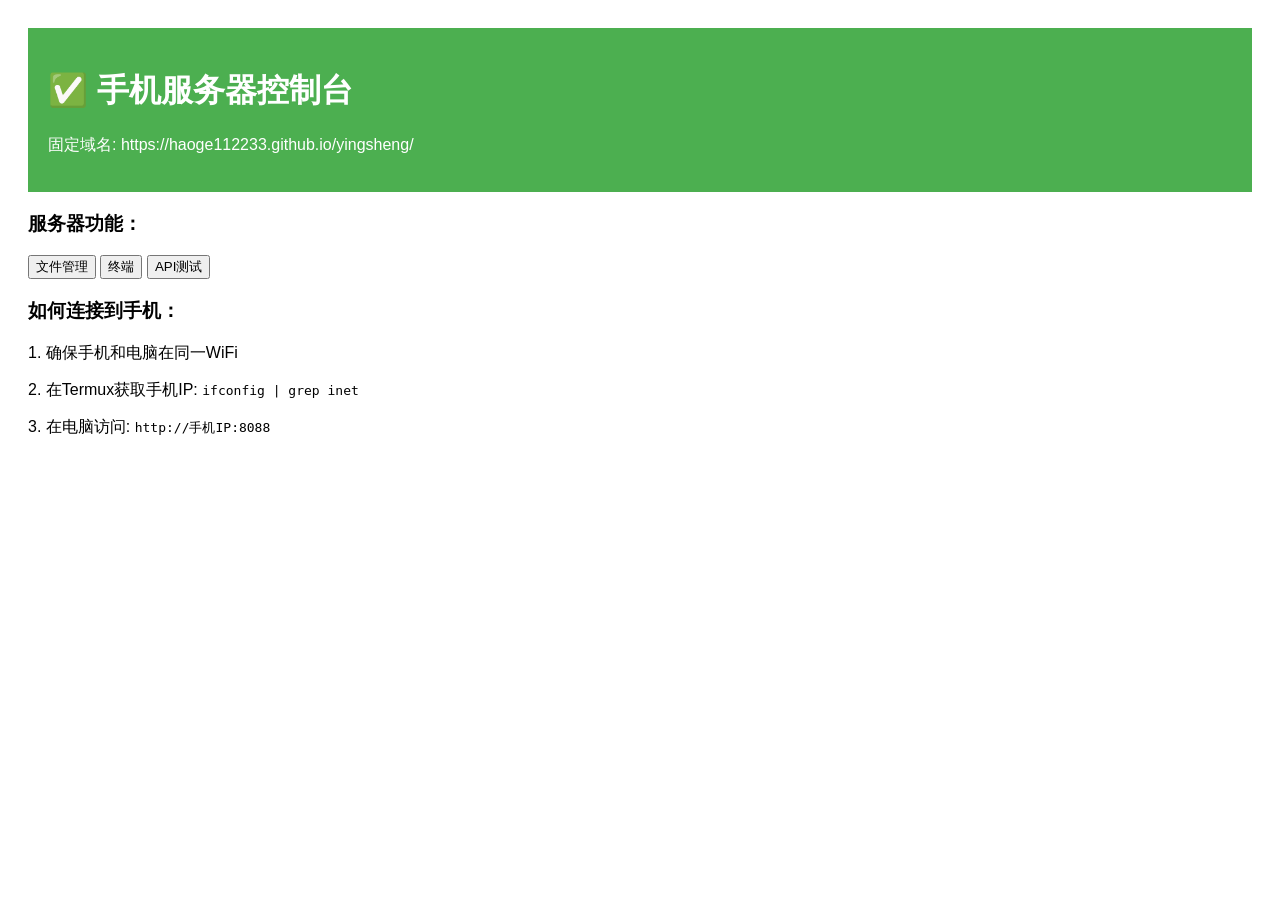
==== index.html @ 0d52d0db "文件.html" ====
<!DOCTYPE html>
<html>
<head>
    <title>📱 手机服务器控制台</title>
    <style>
        body { font-family: Arial; padding: 20px; }
        .status { background: #4CAF50; color: white; padding: 20px; }
    </style>
</head>
<body>
    <div class="status">
        <h1>✅ 手机服务器控制台</h1>
        <p>固定域名: https://haoge112233.github.io/yingsheng/</p>
    </div>
    
    <h3>服务器功能：</h3>
    <button onclick="alert('功能1')">文件管理</button>
    <button onclick="alert('功能2')">终端</button>
    <button onclick="alert('功能3')">API测试</button>
    
    <h3>如何连接到手机：</h3>
    <p>1. 确保手机和电脑在同一WiFi</p>
    <p>2. 在Termux获取手机IP: <code>ifconfig | grep inet</code></p>
    <p>3. 在电脑访问: <code>http://手机IP:8088</code></p>
</body>
        </html>
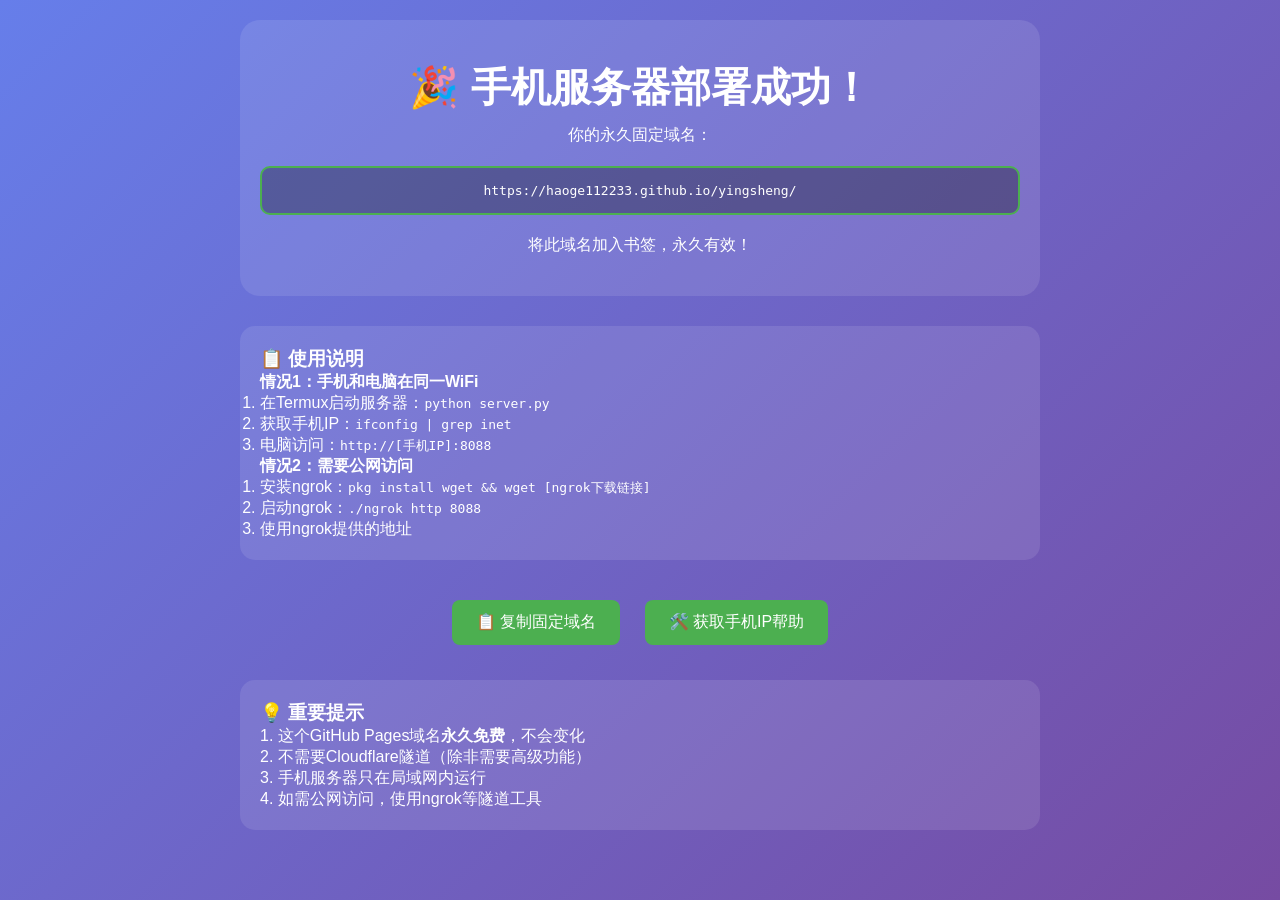
==== commit 47262d50: "index.html" ====
--- a/index.html
+++ b/index.html
@@ -1,26 +1,117 @@
 <!DOCTYPE html>
-<html>
+<html lang="zh-CN">
 <head>
+    <meta charset="utf-8">
+    <meta name="viewport" content="width=device-width, initial-scale=1.0">
     <title>📱 手机服务器控制台</title>
     <style>
-        body { font-family: Arial; padding: 20px; }
-        .status { background: #4CAF50; color: white; padding: 20px; }
+        * { margin: 0; padding: 0; box-sizing: border-box; }
+        body { 
+            font-family: -apple-system, BlinkMacSystemFont, 'Segoe UI', sans-serif; 
+            background: linear-gradient(135deg, #667eea 0%, #764ba2 100%);
+            color: white;
+            min-height: 100vh;
+            padding: 20px;
+        }
+        .container { max-width: 800px; margin: 0 auto; }
+        .header { 
+            text-align: center; 
+            padding: 40px 20px; 
+            background: rgba(255,255,255,0.1);
+            border-radius: 20px;
+            margin-bottom: 30px;
+        }
+        h1 { font-size: 2.5rem; margin-bottom: 10px; }
+        .domain-box { 
+            background: rgba(0,0,0,0.3); 
+            padding: 15px; 
+            border-radius: 10px; 
+            margin: 20px 0;
+            font-family: monospace;
+            border: 2px solid #4CAF50;
+        }
+        .btn { 
+            background: #4CAF50; 
+            color: white; 
+            border: none; 
+            padding: 12px 24px; 
+            border-radius: 8px; 
+            font-size: 16px; 
+            cursor: pointer; 
+            margin: 10px;
+        }
+        .instructions { 
+            background: rgba(255,255,255,0.1); 
+            padding: 20px; 
+            border-radius: 15px; 
+            margin: 25px 0;
+        }
     </style>
 </head>
 <body>
-    <div class="status">
-        <h1>✅ 手机服务器控制台</h1>
-        <p>固定域名: https://haoge112233.github.io/yingsheng/</p>
+    <div class="container">
+        <div class="header">
+            <h1>🎉 手机服务器部署成功！</h1>
+            <p>你的永久固定域名：</p>
+            <div class="domain-box" id="domain">
+                https://haoge112233.github.io/yingsheng/
+            </div>
+            <p>将此域名加入书签，永久有效！</p>
+        </div>
+        
+        <div class="instructions">
+            <h3>📋 使用说明</h3>
+            <p><strong>情况1：手机和电脑在同一WiFi</strong></p>
+            <ol>
+                <li>在Termux启动服务器：<code>python server.py</code></li>
+                <li>获取手机IP：<code>ifconfig | grep inet</code></li>
+                <li>电脑访问：<code>http://[手机IP]:8088</code></li>
+            </ol>
+            
+            <p><strong>情况2：需要公网访问</strong></p>
+            <ol>
+                <li>安装ngrok：<code>pkg install wget && wget [ngrok下载链接]</code></li>
+                <li>启动ngrok：<code>./ngrok http 8088</code></li>
+                <li>使用ngrok提供的地址</li>
+            </ol>
+        </div>
+        
+        <div style="text-align: center; margin-top: 30px;">
+            <button class="btn" onclick="copyDomain()">📋 复制固定域名</button>
+            <button class="btn" onclick="showIPHelp()">🛠️ 获取手机IP帮助</button>
+        </div>
+        
+        <div class="instructions">
+            <h3>💡 重要提示</h3>
+            <p>1. 这个GitHub Pages域名<strong>永久免费</strong>，不会变化</p>
+            <p>2. 不需要Cloudflare隧道（除非需要高级功能）</p>
+            <p>3. 手机服务器只在局域网内运行</p>
+            <p>4. 如需公网访问，使用ngrok等隧道工具</p>
+        </div>
     </div>
-    
-    <h3>服务器功能：</h3>
-    <button onclick="alert('功能1')">文件管理</button>
-    <button onclick="alert('功能2')">终端</button>
-    <button onclick="alert('功能3')">API测试</button>
-    
-    <h3>如何连接到手机：</h3>
-    <p>1. 确保手机和电脑在同一WiFi</p>
-    <p>2. 在Termux获取手机IP: <code>ifconfig | grep inet</code></p>
-    <p>3. 在电脑访问: <code>http://手机IP:8088</code></p>
+
+    <script>
+        // 复制域名
+        function copyDomain() {
+            const domain = document.getElementById('domain').textContent;
+            navigator.clipboard.writeText(domain);
+            alert('✅ 域名已复制：' + domain);
+        }
+        
+        // 显示IP帮助
+        function showIPHelp() {
+            alert('获取手机IP方法：\n\n' +
+                  '1. 在Termux中执行：\n' +
+                  '   ifconfig | grep inet\n\n' +
+                  '2. 你会看到类似：\n' +
+                  '   inet 192.168.1.100\n\n' +
+                  '3. 在电脑浏览器访问：\n' +
+                  '   http://192.168.1.100:8088');
+        }
+        
+        // 页面加载完成
+        console.log('手机服务器控制台已加载');
+        console.log('固定域名：https://haoge112233.github.io/yingsheng/');
+    </script>
 </body>
-        </html>
+</html>
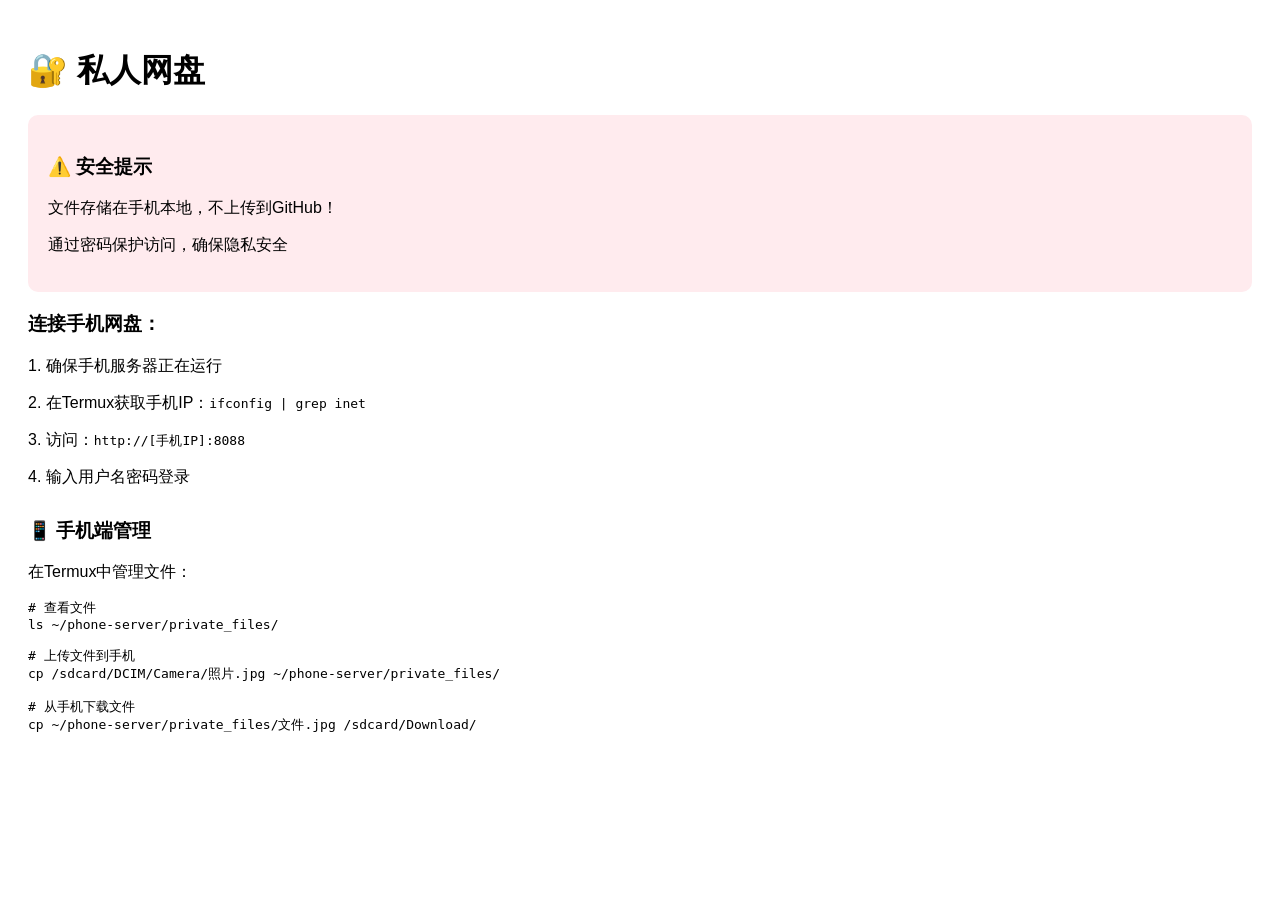
==== commit 302c947b: "index.html" ====
--- a/index.html
+++ b/index.html
@@ -1,117 +1,40 @@
 <!DOCTYPE html>
-<html lang="zh-CN">
+<html>
 <head>
-    <meta charset="utf-8">
-    <meta name="viewport" content="width=device-width, initial-scale=1.0">
-    <title>📱 手机服务器控制台</title>
+    <title>🔒 私人网盘入口</title>
     <style>
-        * { margin: 0; padding: 0; box-sizing: border-box; }
-        body { 
-            font-family: -apple-system, BlinkMacSystemFont, 'Segoe UI', sans-serif; 
-            background: linear-gradient(135deg, #667eea 0%, #764ba2 100%);
-            color: white;
-            min-height: 100vh;
-            padding: 20px;
-        }
-        .container { max-width: 800px; margin: 0 auto; }
-        .header { 
-            text-align: center; 
-            padding: 40px 20px; 
-            background: rgba(255,255,255,0.1);
-            border-radius: 20px;
-            margin-bottom: 30px;
-        }
-        h1 { font-size: 2.5rem; margin-bottom: 10px; }
-        .domain-box { 
-            background: rgba(0,0,0,0.3); 
-            padding: 15px; 
-            border-radius: 10px; 
-            margin: 20px 0;
-            font-family: monospace;
-            border: 2px solid #4CAF50;
-        }
-        .btn { 
-            background: #4CAF50; 
-            color: white; 
-            border: none; 
-            padding: 12px 24px; 
-            border-radius: 8px; 
-            font-size: 16px; 
-            cursor: pointer; 
-            margin: 10px;
-        }
-        .instructions { 
-            background: rgba(255,255,255,0.1); 
-            padding: 20px; 
-            border-radius: 15px; 
-            margin: 25px 0;
-        }
+        body { font-family: Arial; padding: 20px; }
+        .secure-note { background: #ffebee; padding: 20px; border-radius: 10px; }
     </style>
 </head>
 <body>
-    <div class="container">
-        <div class="header">
-            <h1>🎉 手机服务器部署成功！</h1>
-            <p>你的永久固定域名：</p>
-            <div class="domain-box" id="domain">
-                https://haoge112233.github.io/yingsheng/
-            </div>
-            <p>将此域名加入书签，永久有效！</p>
-        </div>
-        
-        <div class="instructions">
-            <h3>📋 使用说明</h3>
-            <p><strong>情况1：手机和电脑在同一WiFi</strong></p>
-            <ol>
-                <li>在Termux启动服务器：<code>python server.py</code></li>
-                <li>获取手机IP：<code>ifconfig | grep inet</code></li>
-                <li>电脑访问：<code>http://[手机IP]:8088</code></li>
-            </ol>
-            
-            <p><strong>情况2：需要公网访问</strong></p>
-            <ol>
-                <li>安装ngrok：<code>pkg install wget && wget [ngrok下载链接]</code></li>
-                <li>启动ngrok：<code>./ngrok http 8088</code></li>
-                <li>使用ngrok提供的地址</li>
-            </ol>
-        </div>
-        
-        <div style="text-align: center; margin-top: 30px;">
-            <button class="btn" onclick="copyDomain()">📋 复制固定域名</button>
-            <button class="btn" onclick="showIPHelp()">🛠️ 获取手机IP帮助</button>
-        </div>
-        
-        <div class="instructions">
-            <h3>💡 重要提示</h3>
-            <p>1. 这个GitHub Pages域名<strong>永久免费</strong>，不会变化</p>
-            <p>2. 不需要Cloudflare隧道（除非需要高级功能）</p>
-            <p>3. 手机服务器只在局域网内运行</p>
-            <p>4. 如需公网访问，使用ngrok等隧道工具</p>
-        </div>
+    <h1>🔐 私人网盘</h1>
+    
+    <div class="secure-note">
+        <h3>⚠️ 安全提示</h3>
+        <p>文件存储在手机本地，不上传到GitHub！</p>
+        <p>通过密码保护访问，确保隐私安全</p>
     </div>
+    
+    <h3>连接手机网盘：</h3>
+    <p>1. 确保手机服务器正在运行</p>
+    <p>2. 在Termux获取手机IP：<code>ifconfig | grep inet</code></p>
+    <p>3. 访问：<code>http://[手机IP]:8088</code></p>
+    <p>4. 输入用户名密码登录</p>
+    
+    <div style="margin-top: 30px;">
+        <h3>📱 手机端管理</h3>
+        <p>在Termux中管理文件：</p>
+        <pre>
+# 查看文件
+ls ~/phone-server/private_files/
 
-    <script>
-        // 复制域名
-        function copyDomain() {
-            const domain = document.getElementById('domain').textContent;
-            navigator.clipboard.writeText(domain);
-            alert('✅ 域名已复制：' + domain);
-        }
-        
-        // 显示IP帮助
-        function showIPHelp() {
-            alert('获取手机IP方法：\n\n' +
-                  '1. 在Termux中执行：\n' +
-                  '   ifconfig | grep inet\n\n' +
-                  '2. 你会看到类似：\n' +
-                  '   inet 192.168.1.100\n\n' +
-                  '3. 在电脑浏览器访问：\n' +
-                  '   http://192.168.1.100:8088');
-        }
-        
-        // 页面加载完成
-        console.log('手机服务器控制台已加载');
-        console.log('固定域名：https://haoge112233.github.io/yingsheng/');
-    </script>
+# 上传文件到手机
+cp /sdcard/DCIM/Camera/照片.jpg ~/phone-server/private_files/
+
+# 从手机下载文件
+cp ~/phone-server/private_files/文件.jpg /sdcard/Download/
+        </pre>
+    </div>
 </body>
 </html>
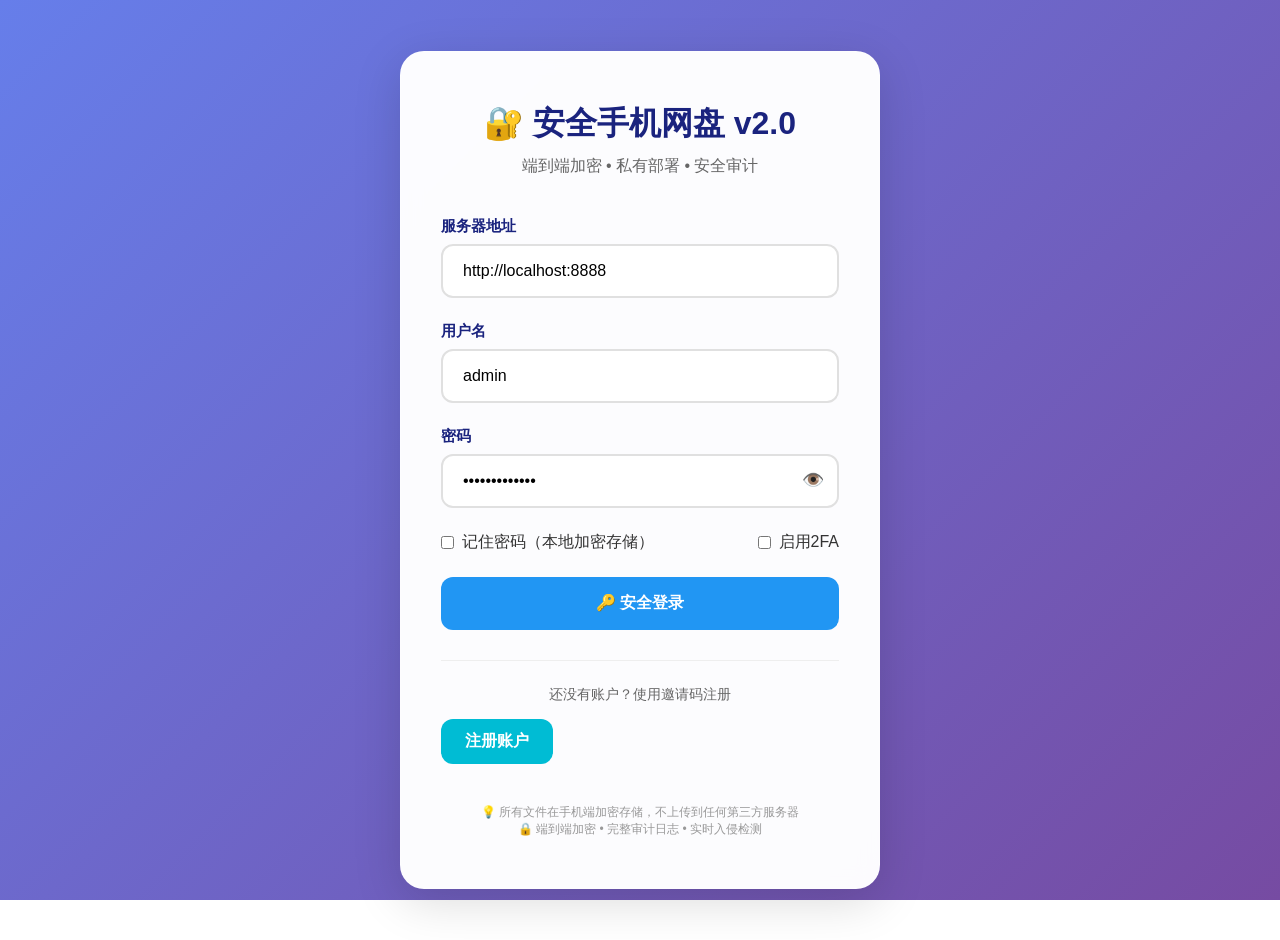
==== commit ef5046d0: "index.html" ====
--- a/index.html
+++ b/index.html
@@ -1,40 +1,1612 @@
 <!DOCTYPE html>
-<html>
+<html lang="zh-CN">
 <head>
-    <title>🔒 私人网盘入口</title>
+    <meta charset="UTF-8">
+    <meta name="viewport" content="width=device-width, initial-scale=1.0">
+    <title>🔐 安全手机私密网盘 v2.0</title>
     <style>
-        body { font-family: Arial; padding: 20px; }
-        .secure-note { background: #ffebee; padding: 20px; border-radius: 10px; }
+        :root {
+            --primary: #2196F3;
+            --primary-dark: #1976D2;
+            --success: #4CAF50;
+            --danger: #f44336;
+            --warning: #ff9800;
+            --info: #00BCD4;
+            --dark: #1a237e;
+            --darker: #0d1b36;
+            --light: #f5f5f5;
+            --card-bg: rgba(255, 255, 255, 0.98);
+            --shadow: 0 12px 48px rgba(0, 0, 0, 0.15);
+            --gradient: linear-gradient(135deg, #667eea 0%, #764ba2 100%);
+        }
+        
+        * {
+            margin: 0;
+            padding: 0;
+            box-sizing: border-box;
+            font-family: 'Segoe UI', 'PingFang SC', 'Microsoft YaHei', sans-serif;
+        }
+        
+        body {
+            background: var(--gradient);
+            color: #333;
+            min-height: 100vh;
+            padding: 20px;
+            background-attachment: fixed;
+        }
+        
+        /* 登录页面 */
+        .login-wrapper {
+            display: flex;
+            justify-content: center;
+            align-items: center;
+            min-height: 100vh;
+        }
+        
+        .login-card {
+            background: var(--card-bg);
+            border-radius: 24px;
+            padding: 50px 40px;
+            width: 100%;
+            max-width: 480px;
+            box-shadow: var(--shadow);
+            backdrop-filter: blur(10px);
+            border: 1px solid rgba(255, 255, 255, 0.2);
+            animation: fadeIn 0.6s ease;
+        }
+        
+        @keyframes fadeIn {
+            from { opacity: 0; transform: translateY(20px); }
+            to { opacity: 1; transform: translateY(0); }
+        }
+        
+        .login-header {
+            text-align: center;
+            margin-bottom: 40px;
+        }
+        
+        .login-header h1 {
+            font-size: 32px;
+            color: var(--dark);
+            margin-bottom: 10px;
+            display: flex;
+            align-items: center;
+            justify-content: center;
+            gap: 15px;
+        }
+        
+        .login-header p {
+            color: #666;
+            font-size: 16px;
+        }
+        
+        .form-group {
+            margin-bottom: 24px;
+            position: relative;
+        }
+        
+        .form-label {
+            display: block;
+            margin-bottom: 8px;
+            font-weight: 600;
+            color: var(--dark);
+            font-size: 15px;
+        }
+        
+        .form-input {
+            width: 100%;
+            padding: 16px 20px;
+            border: 2px solid #e0e0e0;
+            border-radius: 12px;
+            font-size: 16px;
+            transition: all 0.3s;
+            background: white;
+        }
+        
+        .form-input:focus {
+            outline: none;
+            border-color: var(--primary);
+            box-shadow: 0 0 0 3px rgba(33, 150, 243, 0.1);
+        }
+        
+        .password-toggle {
+            position: absolute;
+            right: 15px;
+            top: 42px;
+            background: none;
+            border: none;
+            cursor: pointer;
+            color: #666;
+            font-size: 18px;
+        }
+        
+        .btn {
+            background: var(--primary);
+            color: white;
+            border: none;
+            padding: 16px 28px;
+            border-radius: 12px;
+            font-size: 16px;
+            font-weight: 600;
+            cursor: pointer;
+            transition: all 0.3s;
+            width: 100%;
+            display: flex;
+            align-items: center;
+            justify-content: center;
+            gap: 10px;
+        }
+        
+        .btn:hover {
+            background: var(--primary-dark);
+            transform: translateY(-2px);
+            box-shadow: 0 8px 20px rgba(33, 150, 243, 0.3);
+        }
+        
+        .btn:active {
+            transform: translateY(0);
+        }
+        
+        .btn-success { background: var(--success); }
+        .btn-danger { background: var(--danger); }
+        .btn-warning { background: var(--warning); }
+        .btn-info { background: var(--info); }
+        
+        .btn-sm {
+            padding: 10px 20px;
+            font-size: 14px;
+            width: auto;
+        }
+        
+        /* 主界面 */
+        .main-wrapper {
+            display: none;
+            max-width: 1400px;
+            margin: 0 auto;
+        }
+        
+        .header {
+            background: var(--card-bg);
+            border-radius: 20px;
+            padding: 25px 35px;
+            margin-bottom: 25px;
+            display: flex;
+            justify-content: space-between;
+            align-items: center;
+            box-shadow: var(--shadow);
+        }
+        
+        .header-info h2 {
+            font-size: 24px;
+            color: var(--dark);
+            margin-bottom: 5px;
+        }
+        
+        .header-info p {
+            color: #666;
+            font-size: 14px;
+        }
+        
+        .header-actions {
+            display: flex;
+            gap: 15px;
+            align-items: center;
+        }
+        
+        .user-menu {
+            position: relative;
+        }
+        
+        .user-avatar {
+            width: 48px;
+            height: 48px;
+            background: var(--primary);
+            border-radius: 50%;
+            display: flex;
+            align-items: center;
+            justify-content: center;
+            color: white;
+            font-size: 20px;
+            font-weight: bold;
+            cursor: pointer;
+        }
+        
+        .user-dropdown {
+            position: absolute;
+            top: 60px;
+            right: 0;
+            background: white;
+            border-radius: 12px;
+            box-shadow: 0 10px 40px rgba(0,0,0,0.1);
+            min-width: 200px;
+            z-index: 1000;
+            display: none;
+        }
+        
+        .user-dropdown.show {
+            display: block;
+        }
+        
+        .dropdown-item {
+            padding: 15px 20px;
+            display: flex;
+            align-items: center;
+            gap: 12px;
+            cursor: pointer;
+            transition: background 0.2s;
+        }
+        
+        .dropdown-item:hover {
+            background: #f5f5f5;
+        }
+        
+        /* 文件管理 */
+        .file-manager {
+            background: var(--card-bg);
+            border-radius: 20px;
+            padding: 30px;
+            margin-bottom: 25px;
+            box-shadow: var(--shadow);
+        }
+        
+        .file-actions {
+            display: flex;
+            justify-content: space-between;
+            margin-bottom: 30px;
+            flex-wrap: wrap;
+            gap: 15px;
+        }
+        
+        .search-box {
+            flex: 1;
+            min-width: 300px;
+            position: relative;
+        }
+        
+        .search-input {
+            width: 100%;
+            padding: 14px 45px 14px 20px;
+            border: 2px solid #e0e0e0;
+            border-radius: 12px;
+            font-size: 15px;
+        }
+        
+        .search-icon {
+            position: absolute;
+            right: 15px;
+            top: 14px;
+            color: #999;
+        }
+        
+        .action-buttons {
+            display: flex;
+            gap: 15px;
+        }
+        
+        /* 文件表格 */
+        .file-table {
+            width: 100%;
+            border-collapse: collapse;
+            background: white;
+            border-radius: 12px;
+            overflow: hidden;
+            box-shadow: 0 5px 15px rgba(0,0,0,0.05);
+        }
+        
+        .file-table th {
+            background: #f8f9fa;
+            padding: 18px 20px;
+            text-align: left;
+            font-weight: 600;
+            color: var(--dark);
+            border-bottom: 2px solid #e9ecef;
+        }
+        
+        .file-table td {
+            padding: 16px 20px;
+            border-bottom: 1px solid #f0f0f0;
+        }
+        
+        .file-table tr:hover {
+            background: #f8f9ff;
+        }
+        
+        .file-icon {
+            font-size: 20px;
+            margin-right: 10px;
+        }
+        
+        .file-name {
+            display: flex;
+            align-items: center;
+        }
+        
+        .file-size {
+            font-family: 'Courier New', monospace;
+            color: #666;
+        }
+        
+        .file-date {
+            color: #888;
+            font-size: 14px;
+        }
+        
+        .file-actions-cell {
+            display: flex;
+            gap: 10px;
+        }
+        
+        /* 模态框 */
+        .modal {
+            display: none;
+            position: fixed;
+            top: 0;
+            left: 0;
+            width: 100%;
+            height: 100%;
+            background: rgba(0,0,0,0.5);
+            backdrop-filter: blur(5px);
+            z-index: 2000;
+            align-items: center;
+            justify-content: center;
+        }
+        
+        .modal.show {
+            display: flex;
+        }
+        
+        .modal-content {
+            background: white;
+            border-radius: 20px;
+            padding: 40px;
+            width: 90%;
+            max-width: 500px;
+            box-shadow: 0 25px 50px rgba(0,0,0,0.2);
+            animation: modalFadeIn 0.3s ease;
+        }
+        
+        @keyframes modalFadeIn {
+            from { opacity: 0; transform: scale(0.9); }
+            to { opacity: 1; transform: scale(1); }
+        }
+        
+        .modal-header {
+            margin-bottom: 25px;
+            text-align: center;
+        }
+        
+        .modal-header h3 {
+            font-size: 24px;
+            color: var(--dark);
+        }
+        
+        /* 统计卡片 */
+        .stats-grid {
+            display: grid;
+            grid-template-columns: repeat(auto-fit, minmax(250px, 1fr));
+            gap: 20px;
+            margin-bottom: 30px;
+        }
+        
+        .stat-card {
+            background: white;
+            border-radius: 16px;
+            padding: 25px;
+            box-shadow: 0 5px 15px rgba(0,0,0,0.05);
+        }
+        
+        .stat-card h4 {
+            color: #666;
+            font-size: 14px;
+            margin-bottom: 10px;
+        }
+        
+        .stat-card .value {
+            font-size: 32px;
+            font-weight: bold;
+            color: var(--dark);
+        }
+        
+        /* 进度条 */
+        .progress-bar {
+            height: 8px;
+            background: #e0e0e0;
+            border-radius: 4px;
+            overflow: hidden;
+            margin-top: 10px;
+        }
+        
+        .progress-fill {
+            height: 100%;
+            background: var(--primary);
+            border-radius: 4px;
+            transition: width 0.3s;
+        }
+        
+        /* 响应式 */
+        @media (max-width: 768px) {
+            .header {
+                flex-direction: column;
+                gap: 20px;
+                text-align: center;
+            }
+            
+            .header-actions {
+                width: 100%;
+                justify-content: center;
+            }
+            
+            .file-actions {
+                flex-direction: column;
+            }
+            
+            .search-box {
+                min-width: 100%;
+            }
+            
+            .file-table {
+                display: block;
+                overflow-x: auto;
+            }
+        }
+        
+        /* 安全指示器 */
+        .security-badge {
+            display: inline-flex;
+            align-items: center;
+            padding: 6px 12px;
+            background: #e8f5e9;
+            color: var(--success);
+            border-radius: 20px;
+            font-size: 12px;
+            font-weight: 600;
+            margin-left: 10px;
+        }
+        
+        .security-badge.danger {
+            background: #ffebee;
+            color: var(--danger);
+        }
+        
+        .connection-status {
+            display: inline-flex;
+            align-items: center;
+            padding: 4px 12px;
+            background: #e8f5e9;
+            color: var(--success);
+            border-radius: 20px;
+            font-size: 12px;
+            margin-left: 10px;
+        }
+        
+        .connection-status.disconnected {
+            background: #ffebee;
+            color: var(--danger);
+        }
+        
+        /* 加载动画 */
+        .loader {
+            width: 50px;
+            height: 50px;
+            border: 5px solid #f3f3f3;
+            border-top: 5px solid var(--primary);
+            border-radius: 50%;
+            animation: spin 1s linear infinite;
+            margin: 50px auto;
+        }
+        
+        @keyframes spin {
+            0% { transform: rotate(0deg); }
+            100% { transform: rotate(360deg); }
+        }
     </style>
 </head>
 <body>
-    <h1>🔐 私人网盘</h1>
-    
-    <div class="secure-note">
-        <h3>⚠️ 安全提示</h3>
-        <p>文件存储在手机本地，不上传到GitHub！</p>
-        <p>通过密码保护访问，确保隐私安全</p>
+    <!-- 登录页面 -->
+    <div class="login-wrapper" id="loginPage">
+        <div class="login-card">
+            <div class="login-header">
+                <h1>🔐 安全手机网盘 v2.0</h1>
+                <p>端到端加密 • 私有部署 • 安全审计</p>
+            </div>
+            
+            <div class="form-group">
+                <label class="form-label">服务器地址</label>
+                <input type="text" id="serverAddress" class="form-input" 
+                       placeholder="http://192.168.x.x:8888" value="http://localhost:8888">
+            </div>
+            
+            <div class="form-group">
+                <label class="form-label">用户名</label>
+                <input type="text" id="username" class="form-input" 
+                       placeholder="admin" value="admin">
+            </div>
+            
+            <div class="form-group">
+                <label class="form-label">密码</label>
+                <input type="password" id="password" class="form-input" 
+                       placeholder="输入密码" value="Aa@1122334455">
+                <button type="button" class="password-toggle" onclick="togglePassword()">👁️</button>
+            </div>
+            
+            <div class="form-group" style="display: flex; justify-content: space-between; align-items: center;">
+                <label style="display: flex; align-items: center; gap: 8px;">
+                    <input type="checkbox" id="rememberMe"> 
+                    <span>记住密码（本地加密存储）</span>
+                </label>
+                
+                <label style="display: flex; align-items: center; gap: 8px;">
+                    <input type="checkbox" id="enable2FA"> 
+                    <span>启用2FA</span>
+                </label>
+            </div>
+            
+            <button class="btn" onclick="login()">
+                <span>🔑 安全登录</span>
+            </button>
+            
+            <div style="margin-top: 30px; padding-top: 25px; border-top: 1px solid #eee; text-align: center;">
+                <p style="font-size: 14px; color: #666; margin-bottom: 15px;">
+                    还没有账户？使用邀请码注册
+                </p>
+                <button class="btn btn-info" onclick="showRegisterModal()" style="width: auto; padding: 12px 24px;">
+                    注册账户
+                </button>
+            </div>
+            
+            <div style="margin-top: 40px; font-size: 12px; color: #999; text-align: center;">
+                <p>💡 所有文件在手机端加密存储，不上传到任何第三方服务器</p>
+                <p>🔒 端到端加密 • 完整审计日志 • 实时入侵检测</p>
+            </div>
+        </div>
     </div>
     
-    <h3>连接手机网盘：</h3>
-    <p>1. 确保手机服务器正在运行</p>
-    <p>2. 在Termux获取手机IP：<code>ifconfig | grep inet</code></p>
-    <p>3. 访问：<code>http://[手机IP]:8088</code></p>
-    <p>4. 输入用户名密码登录</p>
+    <!-- 主界面 -->
+    <div class="main-wrapper" id="mainPage">
+        <!-- 头部导航 -->
+        <div class="header">
+            <div class="header-info">
+                <h2>
+                    手机私密网盘
+                    <span class="connection-status" id="connectionStatus">已连接</span>
+                    <span class="security-badge" id="encryptionStatus">🔒 已加密</span>
+                </h2>
+                <p id="serverInfo">服务器: localhost:8888 • 用户: admin</p>
+            </div>
+            
+            <div class="header-actions">
+                <button class="btn btn-sm btn-warning" onclick="refreshAll()">
+                    🔄 刷新
+                </button>
+                
+                <button class="btn btn-sm btn-success" onclick="showUploadModal()">
+                    📤 上传
+                </button>
+                
+                <div class="user-menu">
+                    <div class="user-avatar" onclick="toggleUserMenu()">
+                        <span id="userInitial">A</span>
+                    </div>
+                    
+                    <div class="user-dropdown" id="userDropdown">
+                        <div class="dropdown-item" onclick="showProfile()">
+                            👤 个人资料
+                        </div>
+                        <div class="dropdown-item" onclick="showChangePasswordModal()">
+                            🔐 修改密码
+                        </div>
+                        <div class="dropdown-item" onclick="showSecurityLog()">
+                            📋 安全日志
+                        </div>
+                        <div class="dropdown-item" onclick="showSettings()">
+                            ⚙️ 设置
+                        </div>
+                        <div class="dropdown-item" style="color: var(--danger);" onclick="logout()">
+                            🚪 退出登录
+                        </div>
+                    </div>
+                </div>
+            </div>
+        </div>
+        
+        <!-- 统计信息 -->
+        <div class="stats-grid">
+            <div class="stat-card">
+                <h4>存储使用</h4>
+                <div class="value" id="storageUsed">0 B</div>
+                <div class="progress-bar">
+                    <div class="progress-fill" id="storageProgress" style="width: 0%"></div>
+                </div>
+            </div>
+            
+            <div class="stat-card">
+                <h4>文件数量</h4>
+                <div class="value" id="fileCount">0</div>
+                <div style="font-size: 14px; color: #666;">加密文件: <span id="encryptedCount">0</span></div>
+            </div>
+            
+            <div class="stat-card">
+                <h4>安全状态</h4>
+                <div class="value" style="color: var(--success);">正常</div>
+                <div style="font-size: 14px; color: #666;">最后登录: <span id="lastLogin">-</span></div>
+            </div>
+            
+            <div class="stat-card">
+                <h4>系统状态</h4>
+                <div class="value" id="serverUptime">0小时</div>
+                <div style="font-size: 14px; color: #666;">活动连接: <span id="activeConnections">0</span></div>
+            </div>
+        </div>
+        
+        <!-- 文件管理区域 -->
+        <div class="file-manager">
+            <div class="file-actions">
+                <div class="search-box">
+                    <input type="text" class="search-input" id="searchInput" placeholder="搜索文件...">
+                    <span class="search-icon">🔍</span>
+                </div>
+                
+                <div class="action-buttons">
+                    <button class="btn btn-sm" onclick="createFolder()">
+                        📁 新建文件夹
+                    </button>
+                    
+                    <button class="btn btn-sm btn-danger" onclick="deleteSelected()">
+                        🗑️ 删除选中
+                    </button>
+                    
+                    <button class="btn btn-sm btn-info" onclick="showSystemInfo()">
+                        ℹ️ 系统信息
+                    </button>
+                </div>
+            </div>
+            
+            <div style="overflow-x: auto;">
+                <table class="file-table" id="fileTable">
+                    <thead>
+                        <tr>
+                            <th style="width: 40px;">
+                                <input type="checkbox" id="selectAll" onchange="toggleSelectAll()">
+                            </th>
+                            <th>文件名</th>
+                            <th>大小</th>
+                            <th>修改时间</th>
+                            <th>类型</th>
+                            <th>操作</th>
+                        </tr>
+                    </thead>
+                    <tbody id="fileTableBody">
+                        <!-- 文件列表动态生成 -->
+                    </tbody>
+                </table>
+            </div>
+            
+            <div style="margin-top: 30px; text-align: center; color: #999; font-size: 14px;">
+                <p id="noFilesMessage">暂无文件，点击上传按钮开始使用</p>
+            </div>
+        </div>
+    </div>
     
-    <div style="margin-top: 30px;">
-        <h3>📱 手机端管理</h3>
-        <p>在Termux中管理文件：</p>
-        <pre>
-# 查看文件
-ls ~/phone-server/private_files/
+    <!-- 上传模态框 -->
+    <div class="modal" id="uploadModal">
+        <div class="modal-content">
+            <div class="modal-header">
+                <h3>📤 上传文件</h3>
+            </div>
+            
+            <div class="form-group">
+                <label class="form-label">选择文件（支持多选）</label>
+                <input type="file" id="fileInput" multiple class="form-input">
+            </div>
+            
+            <div class="form-group">
+                <label class="form-label">目标文件夹</label>
+                <select id="uploadFolder" class="form-input">
+                    <option value="/">根目录</option>
+                </select>
+            </div>
+            
+            <div class="form-group">
+                <label style="display: flex; align-items: center; gap: 10px;">
+                    <input type="checkbox" id="encryptUpload" checked>
+                    <span>加密上传（推荐）</span>
+                </label>
+            </div>
+            
+            <div id="uploadProgress" style="display: none;">
+                <div class="progress-bar" style="margin: 20px 0;">
+                    <div class="progress-fill" id="uploadProgressBar" style="width: 0%"></div>
+                </div>
+                <p style="text-align: center;" id="uploadStatus"></p>
+            </div>
+            
+            <div style="display: flex; gap: 15px; margin-top: 30px;">
+                <button class="btn btn-success" onclick="startUpload()" style="flex: 1;">
+                    开始上传
+                </button>
+                <button class="btn" onclick="closeUploadModal()" style="flex: 1; background: #666;">
+                    取消
+                </button>
+            </div>
+        </div>
+    </div>
+    
+    <!-- 注册模态框 -->
+    <div class="modal" id="registerModal">
+        <div class="modal-content">
+            <div class="modal-header">
+                <h3>📝 注册账户</h3>
+            </div>
+            
+            <div class="form-group">
+                <label class="form-label">用户名</label>
+                <input type="text" id="regUsername" class="form-input" placeholder="至少3个字符">
+            </div>
+            
+            <div class="form-group">
+                <label class="form-label">密码</label>
+                <input type="password" id="regPassword" class="form-input" placeholder="至少12位，包含大小写字母、数字和符号">
+            </div>
+            
+            <div class="form-group">
+                <label class="form-label">确认密码</label>
+                <input type="password" id="regConfirmPassword" class="form-input">
+            </div>
+            
+            <div class="form-group">
+                <label class="form-label">邀请码</label>
+                <input type="text" id="inviteCode" class="form-input" placeholder="输入邀请码">
+                <p style="font-size: 12px; color: #666; margin-top: 5px;">
+                    请联系管理员获取邀请码
+                </p>
+            </div>
+            
+            <div id="passwordStrength" style="margin: 15px 0; padding: 15px; background: #f8f9fa; border-radius: 10px; display: none;">
+                <h4 style="margin-bottom: 10px;">密码强度</h4>
+                <div class="progress-bar">
+                    <div class="progress-fill" id="passwordStrengthBar" style="width: 0%"></div>
+                </div>
+                <p id="passwordStrengthText" style="margin-top: 10px; font-size: 14px;"></p>
+            </div>
+            
+            <div style="display: flex; gap: 15px; margin-top: 30px;">
+                <button class="btn btn-success" onclick="registerUser()" style="flex: 1;">
+                    注册
+                </button>
+                <button class="btn" onclick="closeRegisterModal()" style="flex: 1; background: #666;">
+                    取消
+                </button>
+            </div>
+        </div>
+    </div>
+    
+    <!-- 修改密码模态框 -->
+    <div class="modal" id="changePasswordModal">
+        <div class="modal-content">
+            <div class="modal-header">
+                <h3>🔐 修改密码</h3>
+            </div>
+            
+            <div class="form-group">
+                <label class="form-label">当前密码</label>
+                <input type="password" id="currentPassword" class="form-input">
+            </div>
+            
+            <div class="form-group">
+                <label class="form-label">新密码</label>
+                <input type="password" id="newPassword" class="form-input" placeholder="至少12位，包含大小写字母、数字和符号">
+            </div>
+            
+            <div class="form-group">
+                <label class="form-label">确认新密码</label>
+                <input type="password" id="confirmNewPassword" class="form-input">
+            </div>
+            
+            <div id="newPasswordStrength" style="margin: 15px 0; padding: 15px; background: #f8f9fa; border-radius: 10px; display: none;">
+                <h4 style="margin-bottom: 10px;">新密码强度</h4>
+                <div class="progress-bar">
+                    <div class="progress-fill" id="newPasswordStrengthBar" style="width: 0%"></div>
+                </div>
+                <p id="newPasswordStrengthText" style="margin-top: 10px; font-size: 14px;"></p>
+            </div>
+            
+            <div style="display: flex; gap: 15px; margin-top: 30px;">
+                <button class="btn btn-success" onclick="changePassword()" style="flex: 1;">
+                    确认修改
+                </button>
+                <button class="btn" onclick="closeChangePasswordModal()" style="flex: 1; background: #666;">
+                    取消
+                </button>
+            </div>
+        </div>
+    </div>
 
-# 上传文件到手机
-cp /sdcard/DCIM/Camera/照片.jpg ~/phone-server/private_files/
-
-# 从手机下载文件
-cp ~/phone-server/private_files/文件.jpg /sdcard/Download/
-        </pre>
-    </div>
+    <script>
+        // ==================== 全局变量 ====================
+        let authToken = '';
+        let serverUrl = '';
+        let currentUser = null;
+        let fileList = [];
+        let selectedFiles = new Set();
+        let autoRefreshInterval = null;
+        
+        // ==================== 页面加载 ====================
+        document.addEventListener('DOMContentLoaded', function() {
+            // 加载保存的配置
+            loadSavedConfig();
+            
+            // 检查本地存储
+            if (localStorage.getItem('rememberMe') === 'true') {
+                document.getElementById('rememberMe').checked = true;
+            }
+            
+            // 密码输入监听
+            document.getElementById('regPassword')?.addEventListener('input', checkPasswordStrength);
+            document.getElementById('newPassword')?.addEventListener('input', checkNewPasswordStrength);
+            
+            // 搜索框监听
+            document.getElementById('searchInput')?.addEventListener('input', filterFiles);
+            
+            // 检查是否有缓存的会话
+            checkCachedSession();
+        });
+        
+        // ==================== 会话管理 ====================
+        function checkCachedSession() {
+            const cachedToken = localStorage.getItem('authToken');
+            const cachedServer = localStorage.getItem('serverUrl');
+            const cachedUser = localStorage.getItem('userInfo');
+            
+            if (cachedToken && cachedServer && cachedUser) {
+                // 验证令牌是否过期
+                try {
+                    const payload = JSON.parse(atob(cachedToken.split('.')[1]));
+                    const expiry = new Date(payload.exp * 1000);
+                    
+                    if (expiry > new Date()) {
+                        // 自动登录
+                        authToken = cachedToken;
+                        serverUrl = cachedServer;
+                        currentUser = JSON.parse(cachedUser);
+                        
+                        showMainPage();
+                        loadDashboard();
+                        startAutoRefresh();
+                    } else {
+                        // 令牌过期，清除缓存
+                        clearCachedSession();
+                    }
+                } catch (e) {
+                    clearCachedSession();
+                }
+            }
+        }
+        
+        function saveSession() {
+            if (document.getElementById('rememberMe').checked) {
+                localStorage.setItem('authToken', authToken);
+                localStorage.setItem('serverUrl', serverUrl);
+                localStorage.setItem('userInfo', JSON.stringify(currentUser));
+                localStorage.setItem('rememberMe', 'true');
+            } else {
+                sessionStorage.setItem('authToken', authToken);
+                sessionStorage.setItem('serverUrl', serverUrl);
+                sessionStorage.setItem('userInfo', JSON.stringify(currentUser));
+            }
+        }
+        
+        function clearCachedSession() {
+            localStorage.removeItem('authToken');
+            localStorage.removeItem('serverUrl');
+            localStorage.removeItem('userInfo');
+            localStorage.removeItem('rememberMe');
+            sessionStorage.clear();
+        }
+        
+        // ==================== 登录/注册 ====================
+        async function login() {
+            serverUrl = document.getElementById('serverAddress').value.trim();
+            const username = document.getElementById('username').value.trim();
+            const password = document.getElementById('password').value;
+            const rememberMe = document.getElementById('rememberMe').checked;
+            
+            if (!serverUrl || !username || !password) {
+                showAlert('请输入完整信息', 'warning');
+                return;
+            }
+            
+            // 显示加载状态
+            const loginBtn = document.querySelector('#loginPage .btn');
+            const originalText = loginBtn.innerHTML;
+            loginBtn.innerHTML = '<div class="loader" style="width: 20px; height: 20px;"></div>';
+            loginBtn.disabled = true;
+            
+            try {
+                const response = await fetch(`${serverUrl}/api/auth/login`, {
+                    method: 'POST',
+                    headers: {
+                        'Content-Type': 'application/json'
+                    },
+                    body: JSON.stringify({
+                        username: username,
+                        password: password,
+                        remember_me: rememberMe
+                    })
+                });
+                
+                const data = await response.json();
+                
+                if (data.success) {
+                    authToken = data.token;
+                    currentUser = data.user;
+                    
+                    // 保存会话
+                    saveSession();
+                    
+                    // 切换到主界面
+                    showMainPage();
+                    loadDashboard();
+                    startAutoRefresh();
+                    
+                    showAlert('登录成功！', 'success');
+                } else {
+                    showAlert(`登录失败: ${data.message || '未知错误'}`, 'error');
+                }
+            } catch (error) {
+                showAlert(`连接服务器失败: ${error.message}`, 'error');
+                console.error('登录错误:', error);
+            } finally {
+                loginBtn.innerHTML = originalText;
+                loginBtn.disabled = false;
+            }
+        }
+        
+        async function registerUser() {
+            const username = document.getElementById('regUsername').value.trim();
+            const password = document.getElementById('regPassword').value;
+            const confirmPassword = document.getElementById('regConfirmPassword').value;
+            const inviteCode = document.getElementById('inviteCode').value.trim();
+            
+            if (!username || !password || !confirmPassword || !inviteCode) {
+                showAlert('请输入完整信息', 'warning');
+                return;
+            }
+            
+            if (password !== confirmPassword) {
+                showAlert('两次输入的密码不一致', 'warning');
+                return;
+            }
+            
+            if (password.length < 12) {
+                showAlert('密码至少需要12个字符', 'warning');
+                return;
+            }
+            
+            try {
+                const response = await fetch(`${serverUrl}/api/auth/register`, {
+                    method: 'POST',
+                    headers: {
+                        'Content-Type': 'application/json'
+                    },
+                    body: JSON.stringify({
+                        username: username,
+                        password: password,
+                        invite_code: inviteCode
+                    })
+                });
+                
+                const data = await response.json();
+                
+                if (data.success) {
+                    showAlert('注册成功！请登录', 'success');
+                    closeRegisterModal();
+                    
+                    // 自动填充用户名
+                    document.getElementById('username').value = username;
+                } else {
+                    showAlert(`注册失败: ${data.message}`, 'error');
+                }
+            } catch (error) {
+                showAlert(`注册失败: ${error.message}`, 'error');
+            }
+        }
+        
+        // ==================== 文件操作 ====================
+        async function loadDashboard() {
+            try {
+                // 加载文件列表
+                await loadFileList();
+                
+                // 加载系统信息
+                await loadSystemInfo();
+                
+                // 更新UI
+                updateUserInfo();
+                updateStorageStats();
+                
+            } catch (error) {
+                console.error('加载仪表盘失败:', error);
+            }
+        }
+        
+        async function loadFileList() {
+            try {
+                const response = await fetch(`${serverUrl}/api/files/list`, {
+                    headers: {
+                        'Authorization': `Bearer ${authToken}`
+                    }
+                });
+                
+                if (response.status === 401) {
+                    // 会话过期
+                    logout();
+                    return;
+                }
+                
+                const data = await response.json();
+                
+                if (data.files) {
+                    fileList = data.files;
+                    renderFileTable();
+                }
+            } catch (error) {
+                console.error('加载文件列表失败:', error);
+                showAlert('加载文件列表失败', 'error');
+            }
+        }
+        
+        function renderFileTable() {
+            const tbody = document.getElementById('fileTableBody');
+            const noFilesMessage = document.getElementById('noFilesMessage');
+            
+            if (fileList.length === 0) {
+                tbody.innerHTML = '';
+                noFilesMessage.style.display = 'block';
+                return;
+            }
+            
+            noFilesMessage.style.display = 'none';
+            
+            let html = '';
+            fileList.forEach((file, index) => {
+                const fileIcon = getFileIcon(file.type);
+                const fileSize = formatFileSize(file.size);
+                const fileDate = new Date(file.modified).toLocaleDateString();
+                
+                html += `
+                    <tr>
+                        <td>
+                            <input type="checkbox" value="${file.name}" 
+                                   onchange="toggleFileSelection('${file.name}')">
+                        </td>
+                        <td>
+                            <div class="file-name">
+                                <span class="file-icon">${fileIcon}</span>
+                                ${file.name}
+                                ${file.encrypted ? '<span class="security-badge">🔒</span>' : ''}
+                            </div>
+                        </td>
+                        <td class="file-size">${fileSize}</td>
+                        <td class="file-date">${fileDate}</td>
+                        <td>${file.type || '文件'}</td>
+                        <td>
+                            <div class="file-actions-cell">
+                                <button class="btn btn-sm" onclick="downloadFile('${file.name}')" 
+                                        style="padding: 6px 12px; font-size: 12px;">
+                                    下载
+                                </button>
+                                <button class="btn btn-sm btn-danger" 
+                                        onclick="deleteFile('${file.name}')"
+                                        style="padding: 6px 12px; font-size: 12px;">
+                                    删除
+                                </button>
+                            </div>
+                        </td>
+                    </tr>
+                `;
+            });
+            
+            tbody.innerHTML = html;
+            
+            // 更新文件计数
+            document.getElementById('fileCount').textContent = fileList.length;
+            document.getElementById('encryptedCount').textContent = 
+                fileList.filter(f => f.encrypted).length;
+        }
+        
+        async function startUpload() {
+            const fileInput = document.getElementById('fileInput');
+            const encrypt = document.getElementById('encryptUpload').checked;
+            
+            if (!fileInput.files.length) {
+                showAlert('请先选择文件', 'warning');
+                return;
+            }
+            
+            // 显示进度条
+            document.getElementById('uploadProgress').style.display = 'block';
+            const progressBar = document.getElementById('uploadProgressBar');
+            const statusText = document.getElementById('uploadStatus');
+            
+            let uploadedCount = 0;
+            const totalFiles = fileInput.files.length;
+            
+            for (let i = 0; i < totalFiles; i++) {
+                const file = fileInput.files[i];
+                
+                // 检查文件大小
+                if (file.size > 100 * 1024 * 1024) { // 100MB限制
+                    showAlert(`文件 ${file.name} 超过100MB限制`, 'warning');
+                    continue;
+                }
+                
+                try {
+                    statusText.textContent = `正在上传 ${file.name} (${i + 1}/${totalFiles})`;
+                    
+                    const formData = new FormData();
+                    formData.append('file', file);
+                    
+                    const response = await fetch(`${serverUrl}/api/files/upload`, {
+                        method: 'POST',
+                        headers: {
+                            'Authorization': `Bearer ${authToken}`,
+                            'X-Filename': file.name,
+                            'X-Encrypt': encrypt.toString()
+                        },
+                        body: file
+                    });
+                    
+                    const result = await response.json();
+                    
+                    if (result.success) {
+                        uploadedCount++;
+                    } else {
+                        showAlert(`上传失败: ${file.name}`, 'error');
+                    }
+                    
+                    // 更新进度条
+                    const progress = Math.round(((i + 1) / totalFiles) * 100);
+                    progressBar.style.width = `${progress}%`;
+                    
+                } catch (error) {
+                    showAlert(`上传失败: ${error.message}`, 'error');
+                }
+            }
+            
+            // 完成上传
+            progressBar.style.width = '100%';
+            statusText.textContent = `上传完成！成功 ${uploadedCount}/${totalFiles} 个文件`;
+            
+            setTimeout(() => {
+                closeUploadModal();
+                loadFileList();
+                updateStorageStats();
+            }, 2000);
+        }
+        
+        async function downloadFile(filename) {
+            try {
+                showAlert('正在准备下载...', 'info');
+                
+                const response = await fetch(`${serverUrl}/api/files/download/${encodeURIComponent(filename)}`, {
+                    headers: {
+                        'Authorization': `Bearer ${authToken}`
+                    }
+                });
+                
+                if (response.ok) {
+                    const blob = await response.blob();
+                    const url = window.URL.createObjectURL(blob);
+                    const a = document.createElement('a');
+                    a.href = url;
+                    a.download = filename;
+                    document.body.appendChild(a);
+                    a.click();
+                    document.body.removeChild(a);
+                    window.URL.revokeObjectURL(url);
+                    
+                    // 记录下载
+                    logActivity('FILE_DOWNLOAD', { filename: filename });
+                    
+                } else {
+                    showAlert('下载失败', 'error');
+                }
+            } catch (error) {
+                showAlert(`下载失败: ${error.message}`, 'error');
+            }
+        }
+        
+        async function deleteFile(filename) {
+            if (!confirm(`确定要删除 "${filename}" 吗？此操作不可恢复。`)) {
+                return;
+            }
+            
+            try {
+                const response = await fetch(`${serverUrl}/api/files/delete/${encodeURIComponent(filename)}`, {
+                    method: 'DELETE',
+                    headers: {
+                        'Authorization': `Bearer ${authToken}`
+                    }
+                });
+                
+                const data = await response.json();
+                
+                if (data.success) {
+                    showAlert('文件已删除', 'success');
+                    loadFileList();
+                    updateStorageStats();
+                    
+                    // 记录删除
+                    logActivity('FILE_DELETE', { filename: filename });
+                    
+                } else {
+                    showAlert('删除失败', 'error');
+                }
+            } catch (error) {
+                showAlert(`删除失败: ${error.message}`, 'error');
+            }
+        }
+        
+        // ==================== 密码管理 ====================
+        async function changePassword() {
+            const currentPassword = document.getElementById('currentPassword').value;
+            const newPassword = document.getElementById('newPassword').value;
+            const confirmPassword = document.getElementById('confirmNewPassword').value;
+            
+            if (!currentPassword || !newPassword || !confirmPassword) {
+                showAlert('请输入完整信息', 'warning');
+                return;
+            }
+            
+            if (newPassword !== confirmPassword) {
+                showAlert('两次输入的新密码不一致', 'warning');
+                return;
+            }
+            
+            if (newPassword.length < 12) {
+                showAlert('新密码至少需要12个字符', 'warning');
+                return;
+            }
+            
+            try {
+                const response = await fetch(`${serverUrl}/api/auth/change-password`, {
+                    method: 'POST',
+                    headers: {
+                        'Authorization': `Bearer ${authToken}`,
+                        'Content-Type': 'application/json'
+                    },
+                    body: JSON.stringify({
+                        old_password: currentPassword,
+                        new_password: newPassword
+                    })
+                });
+                
+                const data = await response.json();
+                
+                if (data.success) {
+                    showAlert('密码修改成功！请重新登录', 'success');
+                    closeChangePasswordModal();
+                    
+                    // 延迟后登出
+                    setTimeout(() => {
+                        logout();
+                    }, 3000);
+                    
+                } else {
+                    showAlert(`修改失败: ${data.message}`, 'error');
+                }
+            } catch (error) {
+                showAlert(`修改失败: ${error.message}`, 'error');
+            }
+        }
+        
+        // ==================== 工具函数 ====================
+        function showMainPage() {
+            document.getElementById('loginPage').style.display = 'none';
+            document.getElementById('mainPage').style.display = 'block';
+            
+            // 更新用户信息
+            document.getElementById('userInitial').textContent = 
+                currentUser.username.charAt(0).toUpperCase();
+            document.getElementById('serverInfo').textContent = 
+                `服务器: ${serverUrl.replace('http://', '')} • 用户: ${currentUser.username}`;
+        }
+        
+        function showLoginPage() {
+            document.getElementById('mainPage').style.display = 'none';
+            document.getElementById('loginPage').style.display = 'flex';
+        }
+        
+        function toggleUserMenu() {
+            document.getElementById('userDropdown').classList.toggle('show');
+        }
+        
+        function togglePassword() {
+            const passwordInput = document.getElementById('password');
+            const toggleBtn = document.querySelector('.password-toggle');
+            
+            if (passwordInput.type === 'password') {
+                passwordInput.type = 'text';
+                toggleBtn.textContent = '🙈';
+            } else {
+                passwordInput.type = 'password';
+                toggleBtn.textContent = '👁️';
+            }
+        }
+        
+        function showUploadModal() {
+            document.getElementById('uploadModal').classList.add('show');
+        }
+        
+        function closeUploadModal() {
+            document.getElementById('uploadModal').classList.remove('show');
+            document.getElementById('fileInput').value = '';
+            document.getElementById('uploadProgress').style.display = 'none';
+            document.getElementById('uploadProgressBar').style.width = '0%';
+        }
+        
+        function showRegisterModal() {
+            document.getElementById('registerModal').classList.add('show');
+        }
+        
+        function closeRegisterModal() {
+            document.getElementById('registerModal').classList.remove('show');
+            document.getElementById('regUsername').value = '';
+            document.getElementById('regPassword').value = '';
+            document.getElementById('regConfirmPassword').value = '';
+            document.getElementById('inviteCode').value = '';
+        }
+        
+        function showChangePasswordModal() {
+            document.getElementById('changePasswordModal').classList.add('show');
+            document.getElementById('userDropdown').classList.remove('show');
+        }
+        
+        function closeChangePasswordModal() {
+            document.getElementById('changePasswordModal').classList.remove('show');
+            document.getElementById('currentPassword').value = '';
+            document.getElementById('newPassword').value = '';
+            document.getElementById('confirmNewPassword').value = '';
+        }
+        
+        function logout() {
+            if (confirm('确定要退出登录吗？')) {
+                // 发送登出请求
+                fetch(`${serverUrl}/api/auth/logout`, {
+                    method: 'POST',
+                    headers: {
+                        'Authorization': `Bearer ${authToken}`
+                    }
+                }).catch(() => {}); // 忽略错误
+                
+                // 清除本地会话
+                clearCachedSession();
+                
+                // 停止自动刷新
+                if (autoRefreshInterval) {
+                    clearInterval(autoRefreshInterval);
+                }
+                
+                // 显示登录页面
+                showLoginPage();
+                showAlert('已安全退出', 'info');
+            }
+        }
+        
+        function refreshAll() {
+            loadDashboard();
+            showAlert('已刷新', 'info');
+        }
+        
+        function startAutoRefresh() {
+            // 每30秒刷新一次文件列表
+            if (autoRefreshInterval) {
+                clearInterval(autoRefreshInterval);
+            }
+            
+            autoRefreshInterval = setInterval(() => {
+                loadFileList();
+                updateStorageStats();
+            }, 30000);
+        }
+        
+        function updateUserInfo() {
+            if (!currentUser) return;
+            
+            document.getElementById('userInitial').textContent = 
+                currentUser.username.charAt(0).toUpperCase();
+            
+            // 更新最后登录时间
+            if (currentUser.last_login) {
+                const lastLogin = new Date(currentUser.last_login);
+                document.getElementById('lastLogin').textContent = 
+                    lastLogin.toLocaleString();
+            }
+        }
+        
+        async function updateStorageStats() {
+            try {
+                const response = await fetch(`${serverUrl}/api/system/storage`, {
+                    headers: {
+                        'Authorization': `Bearer ${authToken}`
+                    }
+                });
+                
+                if (response.ok) {
+                    const data = await response.json();
+                    
+                    if (data.total_space) {
+                        const used = formatFileSize(data.used_space);
+                        const total = formatFileSize(data.total_space);
+                        const percent = Math.round((data.used_space / data.total_space) * 100);
+                        
+                        document.getElementById('storageUsed').textContent = `${used} / ${total}`;
+                        document.getElementById('storageProgress').style.width = `${percent}%`;
+                    }
+                }
+            } catch (error) {
+                console.error('获取存储信息失败:', error);
+            }
+        }
+        
+        function checkPasswordStrength() {
+            const password = document.getElementById('regPassword').value;
+            const strengthDiv = document.getElementById('passwordStrength');
+            const strengthBar = document.getElementById('passwordStrengthBar');
+            const strengthText = document.getElementById('passwordStrengthText');
+            
+            if (!password) {
+                strengthDiv.style.display = 'none';
+                return;
+            }
+            
+            strengthDiv.style.display = 'block';
+            
+            let score = 0;
+            let feedback = [];
+            
+            // 长度检查
+            if (password.length >= 12) score += 25;
+            else feedback.push('至少12个字符');
+            
+            // 复杂度检查
+            if (/[A-Z]/.test(password)) score += 25;
+            else feedback.push('包含大写字母');
+            
+            if (/[a-z]/.test(password)) score += 25;
+            else feedback.push('包含小写字母');
+            
+            if (/\d/.test(password)) score += 15;
+            else feedback.push('包含数字');
+            
+            if (/[!@#$%^&*(),.?":{}|<>]/.test(password)) score += 10;
+            else feedback.push('包含特殊字符');
+            
+            // 更新显示
+            strengthBar.style.width = `${score}%`;
+            
+            if (score < 50) {
+                strengthBar.style.background = 'var(--danger)';
+                strengthText.textContent = '弱密码 ' + feedback.join('，');
+                strengthText.style.color = 'var(--danger)';
+            } else if (score < 80) {
+                strengthBar.style.background = 'var(--warning)';
+                strengthText.textContent = '中等强度';
+                strengthText.style.color = 'var(--warning)';
+            } else {
+                strengthBar.style.background = 'var(--success)';
+                strengthText.textContent = '强密码 ✓';
+                strengthText.style.color = 'var(--success)';
+            }
+        }
+        
+        // 其他工具函数...
+        function getFileIcon(type) {
+            const icons = {
+                'image': '🖼️',
+                'video': '🎥',
+                'audio': '🎵',
+                'document': '📄',
+                'archive': '📦',
+                'code': '📝',
+                'pdf': '📕',
+                'text': '📃',
+                'other': '📎'
+            };
+            return icons[type] || '📎';
+        }
+        
+        function formatFileSize(bytes) {
+            if (bytes === 0) return '0 B';
+            const k = 1024;
+            const sizes = ['B', 'KB', 'MB', 'GB'];
+            const i = Math.floor(Math.log(bytes) / Math.log(k));
+            return parseFloat((bytes / Math.pow(k, i)).toFixed(2)) + ' ' + sizes[i];
+        }
+        
+        function showAlert(message, type = 'info') {
+            // 创建提示元素
+            const alert = document.createElement('div');
+            alert.style.cssText = `
+                position: fixed;
+                top: 20px;
+                right: 20px;
+                padding: 15px 25px;
+                background: ${type === 'error' ? '#f44336' : 
+                           type === 'success' ? '#4CAF50' : 
+                           type === 'warning' ? '#ff9800' : '#2196F3'};
+                color: white;
+                border-radius: 10px;
+                box-shadow: 0 5px 15px rgba(0,0,0,0.2);
+                z-index: 9999;
+                animation: slideIn 0.3s ease;
+            `;
+            
+            alert.innerHTML = `
+                <div style="display: flex; align-items: center; gap: 10px;">
+                    <span>${type === 'error' ? '❌' : 
+                           type === 'success' ? '✅' : 
+                           type === 'warning' ? '⚠️' : 'ℹ️'}</span>
+                    <span>${message}</span>
+                </div>
+            `;
+            
+            document.body.appendChild(alert);
+            
+            setTimeout(() => {
+                alert.style.animation = 'slideOut 0.3s ease';
+                setTimeout(() => {
+                    document.body.removeChild(alert);
+                }, 300);
+            }, 3000);
+        }
+        
+        // 加载保存的配置
+        function loadSavedConfig() {
+            try {
+                const saved = localStorage.getItem('secureNetdiskConfig');
+                if (saved) {
+                    const config = JSON.parse(saved);
+                    document.getElementById('serverAddress').value = config.server || 'http://localhost:8888';
+                    document.getElementById('username').value = config.username || 'admin';
+                    
+                    if (config.rememberPassword) {
+                        document.getElementById('password').value = config.password || '';
+                        document.getElementById('rememberMe').checked = true;
+                    }
+                }
+            } catch (e) {
+                console.error('加载配置失败:', e);
+            }
+        }
+        
+        // 初始化
+        window.addEventListener('click', function(e) {
+            // 点击外部关闭用户菜单
+            if (!e.target.closest('.user-menu')) {
+                document.getElementById('userDropdown').classList.remove('show');
+            }
+            
+            // 点击外部关闭模态框
+            if (e.target.classList.contains('modal')) {
+                e.target.classList.remove('show');
+            }
+        });
+        
+        // 添加CSS动画
+        const style = document.createElement('style');
+        style.textContent = `
+            @keyframes slideIn {
+                from { transform: translateX(100%); opacity: 0; }
+                to { transform: translateX(0); opacity: 1; }
+            }
+            
+            @keyframes slideOut {
+                from { transform: translateX(0); opacity: 1; }
+                to { transform: translateX(100%); opacity: 0; }
+            }
+        `;
+        document.head.appendChild(style);
+    </script>
 </body>
 </html>
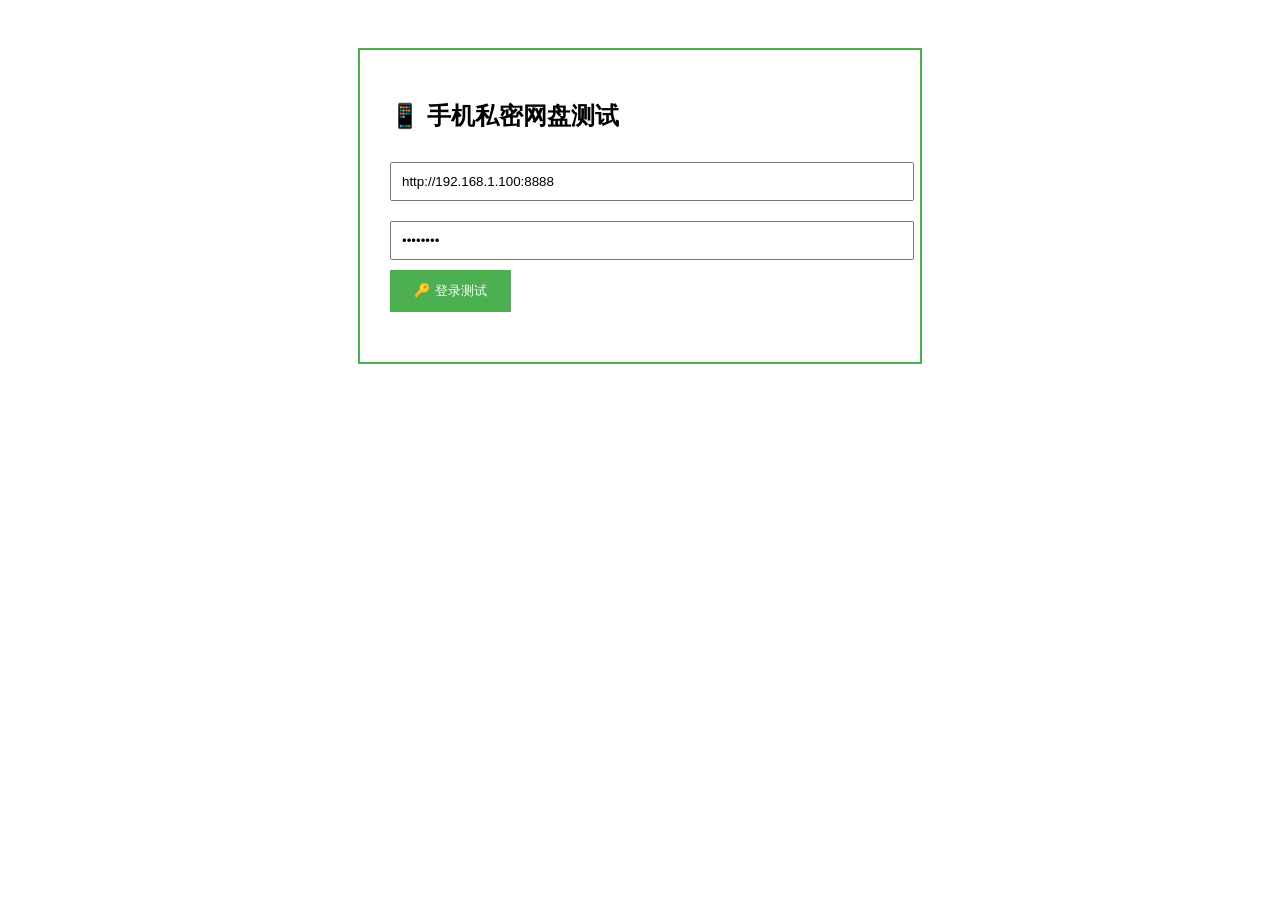
==== commit 24510d5d: "index.html" ====
--- a/index.html
+++ b/index.html
@@ -1,1612 +1,68 @@
 <!DOCTYPE html>
-<html lang="zh-CN">
+<html>
 <head>
-    <meta charset="UTF-8">
-    <meta name="viewport" content="width=device-width, initial-scale=1.0">
-    <title>🔐 安全手机私密网盘 v2.0</title>
+    <title>手机网盘测试</title>
     <style>
-        :root {
-            --primary: #2196F3;
-            --primary-dark: #1976D2;
-            --success: #4CAF50;
-            --danger: #f44336;
-            --warning: #ff9800;
-            --info: #00BCD4;
-            --dark: #1a237e;
-            --darker: #0d1b36;
-            --light: #f5f5f5;
-            --card-bg: rgba(255, 255, 255, 0.98);
-            --shadow: 0 12px 48px rgba(0, 0, 0, 0.15);
-            --gradient: linear-gradient(135deg, #667eea 0%, #764ba2 100%);
-        }
-        
-        * {
-            margin: 0;
-            padding: 0;
-            box-sizing: border-box;
-            font-family: 'Segoe UI', 'PingFang SC', 'Microsoft YaHei', sans-serif;
-        }
-        
-        body {
-            background: var(--gradient);
-            color: #333;
-            min-height: 100vh;
-            padding: 20px;
-            background-attachment: fixed;
-        }
-        
-        /* 登录页面 */
-        .login-wrapper {
-            display: flex;
-            justify-content: center;
-            align-items: center;
-            min-height: 100vh;
-        }
-        
-        .login-card {
-            background: var(--card-bg);
-            border-radius: 24px;
-            padding: 50px 40px;
-            width: 100%;
-            max-width: 480px;
-            box-shadow: var(--shadow);
-            backdrop-filter: blur(10px);
-            border: 1px solid rgba(255, 255, 255, 0.2);
-            animation: fadeIn 0.6s ease;
-        }
-        
-        @keyframes fadeIn {
-            from { opacity: 0; transform: translateY(20px); }
-            to { opacity: 1; transform: translateY(0); }
-        }
-        
-        .login-header {
-            text-align: center;
-            margin-bottom: 40px;
-        }
-        
-        .login-header h1 {
-            font-size: 32px;
-            color: var(--dark);
-            margin-bottom: 10px;
-            display: flex;
-            align-items: center;
-            justify-content: center;
-            gap: 15px;
-        }
-        
-        .login-header p {
-            color: #666;
-            font-size: 16px;
-        }
-        
-        .form-group {
-            margin-bottom: 24px;
-            position: relative;
-        }
-        
-        .form-label {
-            display: block;
-            margin-bottom: 8px;
-            font-weight: 600;
-            color: var(--dark);
-            font-size: 15px;
-        }
-        
-        .form-input {
-            width: 100%;
-            padding: 16px 20px;
-            border: 2px solid #e0e0e0;
-            border-radius: 12px;
-            font-size: 16px;
-            transition: all 0.3s;
-            background: white;
-        }
-        
-        .form-input:focus {
-            outline: none;
-            border-color: var(--primary);
-            box-shadow: 0 0 0 3px rgba(33, 150, 243, 0.1);
-        }
-        
-        .password-toggle {
-            position: absolute;
-            right: 15px;
-            top: 42px;
-            background: none;
-            border: none;
-            cursor: pointer;
-            color: #666;
-            font-size: 18px;
-        }
-        
-        .btn {
-            background: var(--primary);
-            color: white;
-            border: none;
-            padding: 16px 28px;
-            border-radius: 12px;
-            font-size: 16px;
-            font-weight: 600;
-            cursor: pointer;
-            transition: all 0.3s;
-            width: 100%;
-            display: flex;
-            align-items: center;
-            justify-content: center;
-            gap: 10px;
-        }
-        
-        .btn:hover {
-            background: var(--primary-dark);
-            transform: translateY(-2px);
-            box-shadow: 0 8px 20px rgba(33, 150, 243, 0.3);
-        }
-        
-        .btn:active {
-            transform: translateY(0);
-        }
-        
-        .btn-success { background: var(--success); }
-        .btn-danger { background: var(--danger); }
-        .btn-warning { background: var(--warning); }
-        .btn-info { background: var(--info); }
-        
-        .btn-sm {
-            padding: 10px 20px;
-            font-size: 14px;
-            width: auto;
-        }
-        
-        /* 主界面 */
-        .main-wrapper {
-            display: none;
-            max-width: 1400px;
-            margin: 0 auto;
-        }
-        
-        .header {
-            background: var(--card-bg);
-            border-radius: 20px;
-            padding: 25px 35px;
-            margin-bottom: 25px;
-            display: flex;
-            justify-content: space-between;
-            align-items: center;
-            box-shadow: var(--shadow);
-        }
-        
-        .header-info h2 {
-            font-size: 24px;
-            color: var(--dark);
-            margin-bottom: 5px;
-        }
-        
-        .header-info p {
-            color: #666;
-            font-size: 14px;
-        }
-        
-        .header-actions {
-            display: flex;
-            gap: 15px;
-            align-items: center;
-        }
-        
-        .user-menu {
-            position: relative;
-        }
-        
-        .user-avatar {
-            width: 48px;
-            height: 48px;
-            background: var(--primary);
-            border-radius: 50%;
-            display: flex;
-            align-items: center;
-            justify-content: center;
-            color: white;
-            font-size: 20px;
-            font-weight: bold;
-            cursor: pointer;
-        }
-        
-        .user-dropdown {
-            position: absolute;
-            top: 60px;
-            right: 0;
-            background: white;
-            border-radius: 12px;
-            box-shadow: 0 10px 40px rgba(0,0,0,0.1);
-            min-width: 200px;
-            z-index: 1000;
-            display: none;
-        }
-        
-        .user-dropdown.show {
-            display: block;
-        }
-        
-        .dropdown-item {
-            padding: 15px 20px;
-            display: flex;
-            align-items: center;
-            gap: 12px;
-            cursor: pointer;
-            transition: background 0.2s;
-        }
-        
-        .dropdown-item:hover {
-            background: #f5f5f5;
-        }
-        
-        /* 文件管理 */
-        .file-manager {
-            background: var(--card-bg);
-            border-radius: 20px;
-            padding: 30px;
-            margin-bottom: 25px;
-            box-shadow: var(--shadow);
-        }
-        
-        .file-actions {
-            display: flex;
-            justify-content: space-between;
-            margin-bottom: 30px;
-            flex-wrap: wrap;
-            gap: 15px;
-        }
-        
-        .search-box {
-            flex: 1;
-            min-width: 300px;
-            position: relative;
-        }
-        
-        .search-input {
-            width: 100%;
-            padding: 14px 45px 14px 20px;
-            border: 2px solid #e0e0e0;
-            border-radius: 12px;
-            font-size: 15px;
-        }
-        
-        .search-icon {
-            position: absolute;
-            right: 15px;
-            top: 14px;
-            color: #999;
-        }
-        
-        .action-buttons {
-            display: flex;
-            gap: 15px;
-        }
-        
-        /* 文件表格 */
-        .file-table {
-            width: 100%;
-            border-collapse: collapse;
-            background: white;
-            border-radius: 12px;
-            overflow: hidden;
-            box-shadow: 0 5px 15px rgba(0,0,0,0.05);
-        }
-        
-        .file-table th {
-            background: #f8f9fa;
-            padding: 18px 20px;
-            text-align: left;
-            font-weight: 600;
-            color: var(--dark);
-            border-bottom: 2px solid #e9ecef;
-        }
-        
-        .file-table td {
-            padding: 16px 20px;
-            border-bottom: 1px solid #f0f0f0;
-        }
-        
-        .file-table tr:hover {
-            background: #f8f9ff;
-        }
-        
-        .file-icon {
-            font-size: 20px;
-            margin-right: 10px;
-        }
-        
-        .file-name {
-            display: flex;
-            align-items: center;
-        }
-        
-        .file-size {
-            font-family: 'Courier New', monospace;
-            color: #666;
-        }
-        
-        .file-date {
-            color: #888;
-            font-size: 14px;
-        }
-        
-        .file-actions-cell {
-            display: flex;
-            gap: 10px;
-        }
-        
-        /* 模态框 */
-        .modal {
-            display: none;
-            position: fixed;
-            top: 0;
-            left: 0;
-            width: 100%;
-            height: 100%;
-            background: rgba(0,0,0,0.5);
-            backdrop-filter: blur(5px);
-            z-index: 2000;
-            align-items: center;
-            justify-content: center;
-        }
-        
-        .modal.show {
-            display: flex;
-        }
-        
-        .modal-content {
-            background: white;
-            border-radius: 20px;
-            padding: 40px;
-            width: 90%;
-            max-width: 500px;
-            box-shadow: 0 25px 50px rgba(0,0,0,0.2);
-            animation: modalFadeIn 0.3s ease;
-        }
-        
-        @keyframes modalFadeIn {
-            from { opacity: 0; transform: scale(0.9); }
-            to { opacity: 1; transform: scale(1); }
-        }
-        
-        .modal-header {
-            margin-bottom: 25px;
-            text-align: center;
-        }
-        
-        .modal-header h3 {
-            font-size: 24px;
-            color: var(--dark);
-        }
-        
-        /* 统计卡片 */
-        .stats-grid {
-            display: grid;
-            grid-template-columns: repeat(auto-fit, minmax(250px, 1fr));
-            gap: 20px;
-            margin-bottom: 30px;
-        }
-        
-        .stat-card {
-            background: white;
-            border-radius: 16px;
-            padding: 25px;
-            box-shadow: 0 5px 15px rgba(0,0,0,0.05);
-        }
-        
-        .stat-card h4 {
-            color: #666;
-            font-size: 14px;
-            margin-bottom: 10px;
-        }
-        
-        .stat-card .value {
-            font-size: 32px;
-            font-weight: bold;
-            color: var(--dark);
-        }
-        
-        /* 进度条 */
-        .progress-bar {
-            height: 8px;
-            background: #e0e0e0;
-            border-radius: 4px;
-            overflow: hidden;
-            margin-top: 10px;
-        }
-        
-        .progress-fill {
-            height: 100%;
-            background: var(--primary);
-            border-radius: 4px;
-            transition: width 0.3s;
-        }
-        
-        /* 响应式 */
-        @media (max-width: 768px) {
-            .header {
-                flex-direction: column;
-                gap: 20px;
-                text-align: center;
-            }
-            
-            .header-actions {
-                width: 100%;
-                justify-content: center;
-            }
-            
-            .file-actions {
-                flex-direction: column;
-            }
-            
-            .search-box {
-                min-width: 100%;
-            }
-            
-            .file-table {
-                display: block;
-                overflow-x: auto;
-            }
-        }
-        
-        /* 安全指示器 */
-        .security-badge {
-            display: inline-flex;
-            align-items: center;
-            padding: 6px 12px;
-            background: #e8f5e9;
-            color: var(--success);
-            border-radius: 20px;
-            font-size: 12px;
-            font-weight: 600;
-            margin-left: 10px;
-        }
-        
-        .security-badge.danger {
-            background: #ffebee;
-            color: var(--danger);
-        }
-        
-        .connection-status {
-            display: inline-flex;
-            align-items: center;
-            padding: 4px 12px;
-            background: #e8f5e9;
-            color: var(--success);
-            border-radius: 20px;
-            font-size: 12px;
-            margin-left: 10px;
-        }
-        
-        .connection-status.disconnected {
-            background: #ffebee;
-            color: var(--danger);
-        }
-        
-        /* 加载动画 */
-        .loader {
-            width: 50px;
-            height: 50px;
-            border: 5px solid #f3f3f3;
-            border-top: 5px solid var(--primary);
-            border-radius: 50%;
-            animation: spin 1s linear infinite;
-            margin: 50px auto;
-        }
-        
-        @keyframes spin {
-            0% { transform: rotate(0deg); }
-            100% { transform: rotate(360deg); }
-        }
+        body { font-family: Arial; padding: 40px; }
+        .box { border: 2px solid #4CAF50; padding: 30px; max-width: 500px; margin: 0 auto; }
+        input { width: 100%; padding: 10px; margin: 10px 0; }
+        button { background: #4CAF50; color: white; padding: 12px 24px; border: none; cursor: pointer; }
     </style>
 </head>
 <body>
-    <!-- 登录页面 -->
-    <div class="login-wrapper" id="loginPage">
-        <div class="login-card">
-            <div class="login-header">
-                <h1>🔐 安全手机网盘 v2.0</h1>
-                <p>端到端加密 • 私有部署 • 安全审计</p>
-            </div>
-            
-            <div class="form-group">
-                <label class="form-label">服务器地址</label>
-                <input type="text" id="serverAddress" class="form-input" 
-                       placeholder="http://192.168.x.x:8888" value="http://localhost:8888">
-            </div>
-            
-            <div class="form-group">
-                <label class="form-label">用户名</label>
-                <input type="text" id="username" class="form-input" 
-                       placeholder="admin" value="admin">
-            </div>
-            
-            <div class="form-group">
-                <label class="form-label">密码</label>
-                <input type="password" id="password" class="form-input" 
-                       placeholder="输入密码" value="Aa@1122334455">
-                <button type="button" class="password-toggle" onclick="togglePassword()">👁️</button>
-            </div>
-            
-            <div class="form-group" style="display: flex; justify-content: space-between; align-items: center;">
-                <label style="display: flex; align-items: center; gap: 8px;">
-                    <input type="checkbox" id="rememberMe"> 
-                    <span>记住密码（本地加密存储）</span>
-                </label>
-                
-                <label style="display: flex; align-items: center; gap: 8px;">
-                    <input type="checkbox" id="enable2FA"> 
-                    <span>启用2FA</span>
-                </label>
-            </div>
-            
-            <button class="btn" onclick="login()">
-                <span>🔑 安全登录</span>
-            </button>
-            
-            <div style="margin-top: 30px; padding-top: 25px; border-top: 1px solid #eee; text-align: center;">
-                <p style="font-size: 14px; color: #666; margin-bottom: 15px;">
-                    还没有账户？使用邀请码注册
-                </p>
-                <button class="btn btn-info" onclick="showRegisterModal()" style="width: auto; padding: 12px 24px;">
-                    注册账户
-                </button>
-            </div>
-            
-            <div style="margin-top: 40px; font-size: 12px; color: #999; text-align: center;">
-                <p>💡 所有文件在手机端加密存储，不上传到任何第三方服务器</p>
-                <p>🔒 端到端加密 • 完整审计日志 • 实时入侵检测</p>
-            </div>
-        </div>
-    </div>
-    
-    <!-- 主界面 -->
-    <div class="main-wrapper" id="mainPage">
-        <!-- 头部导航 -->
-        <div class="header">
-            <div class="header-info">
-                <h2>
-                    手机私密网盘
-                    <span class="connection-status" id="connectionStatus">已连接</span>
-                    <span class="security-badge" id="encryptionStatus">🔒 已加密</span>
-                </h2>
-                <p id="serverInfo">服务器: localhost:8888 • 用户: admin</p>
-            </div>
-            
-            <div class="header-actions">
-                <button class="btn btn-sm btn-warning" onclick="refreshAll()">
-                    🔄 刷新
-                </button>
-                
-                <button class="btn btn-sm btn-success" onclick="showUploadModal()">
-                    📤 上传
-                </button>
-                
-                <div class="user-menu">
-                    <div class="user-avatar" onclick="toggleUserMenu()">
-                        <span id="userInitial">A</span>
-                    </div>
-                    
-                    <div class="user-dropdown" id="userDropdown">
-                        <div class="dropdown-item" onclick="showProfile()">
-                            👤 个人资料
-                        </div>
-                        <div class="dropdown-item" onclick="showChangePasswordModal()">
-                            🔐 修改密码
-                        </div>
-                        <div class="dropdown-item" onclick="showSecurityLog()">
-                            📋 安全日志
-                        </div>
-                        <div class="dropdown-item" onclick="showSettings()">
-                            ⚙️ 设置
-                        </div>
-                        <div class="dropdown-item" style="color: var(--danger);" onclick="logout()">
-                            🚪 退出登录
-                        </div>
-                    </div>
-                </div>
-            </div>
-        </div>
+    <div class="box">
+        <h2>📱 手机私密网盘测试</h2>
         
-        <!-- 统计信息 -->
-        <div class="stats-grid">
-            <div class="stat-card">
-                <h4>存储使用</h4>
-                <div class="value" id="storageUsed">0 B</div>
-                <div class="progress-bar">
-                    <div class="progress-fill" id="storageProgress" style="width: 0%"></div>
-                </div>
-            </div>
-            
-            <div class="stat-card">
-                <h4>文件数量</h4>
-                <div class="value" id="fileCount">0</div>
-                <div style="font-size: 14px; color: #666;">加密文件: <span id="encryptedCount">0</span></div>
-            </div>
-            
-            <div class="stat-card">
-                <h4>安全状态</h4>
-                <div class="value" style="color: var(--success);">正常</div>
-                <div style="font-size: 14px; color: #666;">最后登录: <span id="lastLogin">-</span></div>
-            </div>
-            
-            <div class="stat-card">
-                <h4>系统状态</h4>
-                <div class="value" id="serverUptime">0小时</div>
-                <div style="font-size: 14px; color: #666;">活动连接: <span id="activeConnections">0</span></div>
-            </div>
-        </div>
+        <input type="text" id="server" placeholder="服务器地址" 
+               value="http://192.168.1.100:8888">
+        <br>
+        <input type="password" id="password" placeholder="密码" value="admin123">
+        <br>
+        <button onclick="login()">🔑 登录测试</button>
         
-        <!-- 文件管理区域 -->
-        <div class="file-manager">
-            <div class="file-actions">
-                <div class="search-box">
-                    <input type="text" class="search-input" id="searchInput" placeholder="搜索文件...">
-                    <span class="search-icon">🔍</span>
-                </div>
-                
-                <div class="action-buttons">
-                    <button class="btn btn-sm" onclick="createFolder()">
-                        📁 新建文件夹
-                    </button>
-                    
-                    <button class="btn btn-sm btn-danger" onclick="deleteSelected()">
-                        🗑️ 删除选中
-                    </button>
-                    
-                    <button class="btn btn-sm btn-info" onclick="showSystemInfo()">
-                        ℹ️ 系统信息
-                    </button>
-                </div>
-            </div>
-            
-            <div style="overflow-x: auto;">
-                <table class="file-table" id="fileTable">
-                    <thead>
-                        <tr>
-                            <th style="width: 40px;">
-                                <input type="checkbox" id="selectAll" onchange="toggleSelectAll()">
-                            </th>
-                            <th>文件名</th>
-                            <th>大小</th>
-                            <th>修改时间</th>
-                            <th>类型</th>
-                            <th>操作</th>
-                        </tr>
-                    </thead>
-                    <tbody id="fileTableBody">
-                        <!-- 文件列表动态生成 -->
-                    </tbody>
-                </table>
-            </div>
-            
-            <div style="margin-top: 30px; text-align: center; color: #999; font-size: 14px;">
-                <p id="noFilesMessage">暂无文件，点击上传按钮开始使用</p>
-            </div>
-        </div>
-    </div>
-    
-    <!-- 上传模态框 -->
-    <div class="modal" id="uploadModal">
-        <div class="modal-content">
-            <div class="modal-header">
-                <h3>📤 上传文件</h3>
-            </div>
-            
-            <div class="form-group">
-                <label class="form-label">选择文件（支持多选）</label>
-                <input type="file" id="fileInput" multiple class="form-input">
-            </div>
-            
-            <div class="form-group">
-                <label class="form-label">目标文件夹</label>
-                <select id="uploadFolder" class="form-input">
-                    <option value="/">根目录</option>
-                </select>
-            </div>
-            
-            <div class="form-group">
-                <label style="display: flex; align-items: center; gap: 10px;">
-                    <input type="checkbox" id="encryptUpload" checked>
-                    <span>加密上传（推荐）</span>
-                </label>
-            </div>
-            
-            <div id="uploadProgress" style="display: none;">
-                <div class="progress-bar" style="margin: 20px 0;">
-                    <div class="progress-fill" id="uploadProgressBar" style="width: 0%"></div>
-                </div>
-                <p style="text-align: center;" id="uploadStatus"></p>
-            </div>
-            
-            <div style="display: flex; gap: 15px; margin-top: 30px;">
-                <button class="btn btn-success" onclick="startUpload()" style="flex: 1;">
-                    开始上传
-                </button>
-                <button class="btn" onclick="closeUploadModal()" style="flex: 1; background: #666;">
-                    取消
-                </button>
-            </div>
-        </div>
-    </div>
-    
-    <!-- 注册模态框 -->
-    <div class="modal" id="registerModal">
-        <div class="modal-content">
-            <div class="modal-header">
-                <h3>📝 注册账户</h3>
-            </div>
-            
-            <div class="form-group">
-                <label class="form-label">用户名</label>
-                <input type="text" id="regUsername" class="form-input" placeholder="至少3个字符">
-            </div>
-            
-            <div class="form-group">
-                <label class="form-label">密码</label>
-                <input type="password" id="regPassword" class="form-input" placeholder="至少12位，包含大小写字母、数字和符号">
-            </div>
-            
-            <div class="form-group">
-                <label class="form-label">确认密码</label>
-                <input type="password" id="regConfirmPassword" class="form-input">
-            </div>
-            
-            <div class="form-group">
-                <label class="form-label">邀请码</label>
-                <input type="text" id="inviteCode" class="form-input" placeholder="输入邀请码">
-                <p style="font-size: 12px; color: #666; margin-top: 5px;">
-                    请联系管理员获取邀请码
-                </p>
-            </div>
-            
-            <div id="passwordStrength" style="margin: 15px 0; padding: 15px; background: #f8f9fa; border-radius: 10px; display: none;">
-                <h4 style="margin-bottom: 10px;">密码强度</h4>
-                <div class="progress-bar">
-                    <div class="progress-fill" id="passwordStrengthBar" style="width: 0%"></div>
-                </div>
-                <p id="passwordStrengthText" style="margin-top: 10px; font-size: 14px;"></p>
-            </div>
-            
-            <div style="display: flex; gap: 15px; margin-top: 30px;">
-                <button class="btn btn-success" onclick="registerUser()" style="flex: 1;">
-                    注册
-                </button>
-                <button class="btn" onclick="closeRegisterModal()" style="flex: 1; background: #666;">
-                    取消
-                </button>
-            </div>
-        </div>
-    </div>
-    
-    <!-- 修改密码模态框 -->
-    <div class="modal" id="changePasswordModal">
-        <div class="modal-content">
-            <div class="modal-header">
-                <h3>🔐 修改密码</h3>
-            </div>
-            
-            <div class="form-group">
-                <label class="form-label">当前密码</label>
-                <input type="password" id="currentPassword" class="form-input">
-            </div>
-            
-            <div class="form-group">
-                <label class="form-label">新密码</label>
-                <input type="password" id="newPassword" class="form-input" placeholder="至少12位，包含大小写字母、数字和符号">
-            </div>
-            
-            <div class="form-group">
-                <label class="form-label">确认新密码</label>
-                <input type="password" id="confirmNewPassword" class="form-input">
-            </div>
-            
-            <div id="newPasswordStrength" style="margin: 15px 0; padding: 15px; background: #f8f9fa; border-radius: 10px; display: none;">
-                <h4 style="margin-bottom: 10px;">新密码强度</h4>
-                <div class="progress-bar">
-                    <div class="progress-fill" id="newPasswordStrengthBar" style="width: 0%"></div>
-                </div>
-                <p id="newPasswordStrengthText" style="margin-top: 10px; font-size: 14px;"></p>
-            </div>
-            
-            <div style="display: flex; gap: 15px; margin-top: 30px;">
-                <button class="btn btn-success" onclick="changePassword()" style="flex: 1;">
-                    确认修改
-                </button>
-                <button class="btn" onclick="closeChangePasswordModal()" style="flex: 1; background: #666;">
-                    取消
-                </button>
-            </div>
-        </div>
+        <div id="result" style="margin-top: 20px;"></div>
     </div>
 
     <script>
-        // ==================== 全局变量 ====================
-        let authToken = '';
-        let serverUrl = '';
-        let currentUser = null;
-        let fileList = [];
-        let selectedFiles = new Set();
-        let autoRefreshInterval = null;
-        
-        // ==================== 页面加载 ====================
-        document.addEventListener('DOMContentLoaded', function() {
-            // 加载保存的配置
-            loadSavedConfig();
+        async function login() {
+            const server = document.getElementById('server').value;
+            const password = document.getElementById('password').value;
+            const result = document.getElementById('result');
             
-            // 检查本地存储
-            if (localStorage.getItem('rememberMe') === 'true') {
-                document.getElementById('rememberMe').checked = true;
-            }
-            
-            // 密码输入监听
-            document.getElementById('regPassword')?.addEventListener('input', checkPasswordStrength);
-            document.getElementById('newPassword')?.addEventListener('input', checkNewPasswordStrength);
-            
-            // 搜索框监听
-            document.getElementById('searchInput')?.addEventListener('input', filterFiles);
-            
-            // 检查是否有缓存的会话
-            checkCachedSession();
-        });
-        
-        // ==================== 会话管理 ====================
-        function checkCachedSession() {
-            const cachedToken = localStorage.getItem('authToken');
-            const cachedServer = localStorage.getItem('serverUrl');
-            const cachedUser = localStorage.getItem('userInfo');
-            
-            if (cachedToken && cachedServer && cachedUser) {
-                // 验证令牌是否过期
-                try {
-                    const payload = JSON.parse(atob(cachedToken.split('.')[1]));
-                    const expiry = new Date(payload.exp * 1000);
-                    
-                    if (expiry > new Date()) {
-                        // 自动登录
-                        authToken = cachedToken;
-                        serverUrl = cachedServer;
-                        currentUser = JSON.parse(cachedUser);
-                        
-                        showMainPage();
-                        loadDashboard();
-                        startAutoRefresh();
-                    } else {
-                        // 令牌过期，清除缓存
-                        clearCachedSession();
-                    }
-                } catch (e) {
-                    clearCachedSession();
-                }
-            }
-        }
-        
-        function saveSession() {
-            if (document.getElementById('rememberMe').checked) {
-                localStorage.setItem('authToken', authToken);
-                localStorage.setItem('serverUrl', serverUrl);
-                localStorage.setItem('userInfo', JSON.stringify(currentUser));
-                localStorage.setItem('rememberMe', 'true');
-            } else {
-                sessionStorage.setItem('authToken', authToken);
-                sessionStorage.setItem('serverUrl', serverUrl);
-                sessionStorage.setItem('userInfo', JSON.stringify(currentUser));
-            }
-        }
-        
-        function clearCachedSession() {
-            localStorage.removeItem('authToken');
-            localStorage.removeItem('serverUrl');
-            localStorage.removeItem('userInfo');
-            localStorage.removeItem('rememberMe');
-            sessionStorage.clear();
-        }
-        
-        // ==================== 登录/注册 ====================
-        async function login() {
-            serverUrl = document.getElementById('serverAddress').value.trim();
-            const username = document.getElementById('username').value.trim();
-            const password = document.getElementById('password').value;
-            const rememberMe = document.getElementById('rememberMe').checked;
-            
-            if (!serverUrl || !username || !password) {
-                showAlert('请输入完整信息', 'warning');
-                return;
-            }
-            
-            // 显示加载状态
-            const loginBtn = document.querySelector('#loginPage .btn');
-            const originalText = loginBtn.innerHTML;
-            loginBtn.innerHTML = '<div class="loader" style="width: 20px; height: 20px;"></div>';
-            loginBtn.disabled = true;
+            result.innerHTML = '🔄 连接中...';
+            result.style.color = '#666';
             
             try {
-                const response = await fetch(`${serverUrl}/api/auth/login`, {
+                const response = await fetch(server + '/api/login', {
                     method: 'POST',
-                    headers: {
-                        'Content-Type': 'application/json'
-                    },
-                    body: JSON.stringify({
-                        username: username,
-                        password: password,
-                        remember_me: rememberMe
-                    })
-                });
-                
-                const data = await response.json();
-                
-                if (data.success) {
-                    authToken = data.token;
-                    currentUser = data.user;
-                    
-                    // 保存会话
-                    saveSession();
-                    
-                    // 切换到主界面
-                    showMainPage();
-                    loadDashboard();
-                    startAutoRefresh();
-                    
-                    showAlert('登录成功！', 'success');
-                } else {
-                    showAlert(`登录失败: ${data.message || '未知错误'}`, 'error');
-                }
-            } catch (error) {
-                showAlert(`连接服务器失败: ${error.message}`, 'error');
-                console.error('登录错误:', error);
-            } finally {
-                loginBtn.innerHTML = originalText;
-                loginBtn.disabled = false;
-            }
-        }
-        
-        async function registerUser() {
-            const username = document.getElementById('regUsername').value.trim();
-            const password = document.getElementById('regPassword').value;
-            const confirmPassword = document.getElementById('regConfirmPassword').value;
-            const inviteCode = document.getElementById('inviteCode').value.trim();
-            
-            if (!username || !password || !confirmPassword || !inviteCode) {
-                showAlert('请输入完整信息', 'warning');
-                return;
-            }
-            
-            if (password !== confirmPassword) {
-                showAlert('两次输入的密码不一致', 'warning');
-                return;
-            }
-            
-            if (password.length < 12) {
-                showAlert('密码至少需要12个字符', 'warning');
-                return;
-            }
-            
-            try {
-                const response = await fetch(`${serverUrl}/api/auth/register`, {
-                    method: 'POST',
-                    headers: {
-                        'Content-Type': 'application/json'
-                    },
-                    body: JSON.stringify({
-                        username: username,
-                        password: password,
-                        invite_code: inviteCode
-                    })
-                });
-                
-                const data = await response.json();
-                
-                if (data.success) {
-                    showAlert('注册成功！请登录', 'success');
-                    closeRegisterModal();
-                    
-                    // 自动填充用户名
-                    document.getElementById('username').value = username;
-                } else {
-                    showAlert(`注册失败: ${data.message}`, 'error');
-                }
-            } catch (error) {
-                showAlert(`注册失败: ${error.message}`, 'error');
-            }
-        }
-        
-        // ==================== 文件操作 ====================
-        async function loadDashboard() {
-            try {
-                // 加载文件列表
-                await loadFileList();
-                
-                // 加载系统信息
-                await loadSystemInfo();
-                
-                // 更新UI
-                updateUserInfo();
-                updateStorageStats();
-                
-            } catch (error) {
-                console.error('加载仪表盘失败:', error);
-            }
-        }
-        
-        async function loadFileList() {
-            try {
-                const response = await fetch(`${serverUrl}/api/files/list`, {
-                    headers: {
-                        'Authorization': `Bearer ${authToken}`
-                    }
-                });
-                
-                if (response.status === 401) {
-                    // 会话过期
-                    logout();
-                    return;
-                }
-                
-                const data = await response.json();
-                
-                if (data.files) {
-                    fileList = data.files;
-                    renderFileTable();
-                }
-            } catch (error) {
-                console.error('加载文件列表失败:', error);
-                showAlert('加载文件列表失败', 'error');
-            }
-        }
-        
-        function renderFileTable() {
-            const tbody = document.getElementById('fileTableBody');
-            const noFilesMessage = document.getElementById('noFilesMessage');
-            
-            if (fileList.length === 0) {
-                tbody.innerHTML = '';
-                noFilesMessage.style.display = 'block';
-                return;
-            }
-            
-            noFilesMessage.style.display = 'none';
-            
-            let html = '';
-            fileList.forEach((file, index) => {
-                const fileIcon = getFileIcon(file.type);
-                const fileSize = formatFileSize(file.size);
-                const fileDate = new Date(file.modified).toLocaleDateString();
-                
-                html += `
-                    <tr>
-                        <td>
-                            <input type="checkbox" value="${file.name}" 
-                                   onchange="toggleFileSelection('${file.name}')">
-                        </td>
-                        <td>
-                            <div class="file-name">
-                                <span class="file-icon">${fileIcon}</span>
-                                ${file.name}
-                                ${file.encrypted ? '<span class="security-badge">🔒</span>' : ''}
-                            </div>
-                        </td>
-                        <td class="file-size">${fileSize}</td>
-                        <td class="file-date">${fileDate}</td>
-                        <td>${file.type || '文件'}</td>
-                        <td>
-                            <div class="file-actions-cell">
-                                <button class="btn btn-sm" onclick="downloadFile('${file.name}')" 
-                                        style="padding: 6px 12px; font-size: 12px;">
-                                    下载
-                                </button>
-                                <button class="btn btn-sm btn-danger" 
-                                        onclick="deleteFile('${file.name}')"
-                                        style="padding: 6px 12px; font-size: 12px;">
-                                    删除
-                                </button>
-                            </div>
-                        </td>
-                    </tr>
-                `;
-            });
-            
-            tbody.innerHTML = html;
-            
-            // 更新文件计数
-            document.getElementById('fileCount').textContent = fileList.length;
-            document.getElementById('encryptedCount').textContent = 
-                fileList.filter(f => f.encrypted).length;
-        }
-        
-        async function startUpload() {
-            const fileInput = document.getElementById('fileInput');
-            const encrypt = document.getElementById('encryptUpload').checked;
-            
-            if (!fileInput.files.length) {
-                showAlert('请先选择文件', 'warning');
-                return;
-            }
-            
-            // 显示进度条
-            document.getElementById('uploadProgress').style.display = 'block';
-            const progressBar = document.getElementById('uploadProgressBar');
-            const statusText = document.getElementById('uploadStatus');
-            
-            let uploadedCount = 0;
-            const totalFiles = fileInput.files.length;
-            
-            for (let i = 0; i < totalFiles; i++) {
-                const file = fileInput.files[i];
-                
-                // 检查文件大小
-                if (file.size > 100 * 1024 * 1024) { // 100MB限制
-                    showAlert(`文件 ${file.name} 超过100MB限制`, 'warning');
-                    continue;
-                }
-                
-                try {
-                    statusText.textContent = `正在上传 ${file.name} (${i + 1}/${totalFiles})`;
-                    
-                    const formData = new FormData();
-                    formData.append('file', file);
-                    
-                    const response = await fetch(`${serverUrl}/api/files/upload`, {
-                        method: 'POST',
-                        headers: {
-                            'Authorization': `Bearer ${authToken}`,
-                            'X-Filename': file.name,
-                            'X-Encrypt': encrypt.toString()
-                        },
-                        body: file
-                    });
-                    
-                    const result = await response.json();
-                    
-                    if (result.success) {
-                        uploadedCount++;
-                    } else {
-                        showAlert(`上传失败: ${file.name}`, 'error');
-                    }
-                    
-                    // 更新进度条
-                    const progress = Math.round(((i + 1) / totalFiles) * 100);
-                    progressBar.style.width = `${progress}%`;
-                    
-                } catch (error) {
-                    showAlert(`上传失败: ${error.message}`, 'error');
-                }
-            }
-            
-            // 完成上传
-            progressBar.style.width = '100%';
-            statusText.textContent = `上传完成！成功 ${uploadedCount}/${totalFiles} 个文件`;
-            
-            setTimeout(() => {
-                closeUploadModal();
-                loadFileList();
-                updateStorageStats();
-            }, 2000);
-        }
-        
-        async function downloadFile(filename) {
-            try {
-                showAlert('正在准备下载...', 'info');
-                
-                const response = await fetch(`${serverUrl}/api/files/download/${encodeURIComponent(filename)}`, {
-                    headers: {
-                        'Authorization': `Bearer ${authToken}`
-                    }
-                });
-                
-                if (response.ok) {
-                    const blob = await response.blob();
-                    const url = window.URL.createObjectURL(blob);
-                    const a = document.createElement('a');
-                    a.href = url;
-                    a.download = filename;
-                    document.body.appendChild(a);
-                    a.click();
-                    document.body.removeChild(a);
-                    window.URL.revokeObjectURL(url);
-                    
-                    // 记录下载
-                    logActivity('FILE_DOWNLOAD', { filename: filename });
-                    
-                } else {
-                    showAlert('下载失败', 'error');
-                }
-            } catch (error) {
-                showAlert(`下载失败: ${error.message}`, 'error');
-            }
-        }
-        
-        async function deleteFile(filename) {
-            if (!confirm(`确定要删除 "${filename}" 吗？此操作不可恢复。`)) {
-                return;
-            }
-            
-            try {
-                const response = await fetch(`${serverUrl}/api/files/delete/${encodeURIComponent(filename)}`, {
-                    method: 'DELETE',
-                    headers: {
-                        'Authorization': `Bearer ${authToken}`
-                    }
-                });
-                
-                const data = await response.json();
-                
-                if (data.success) {
-                    showAlert('文件已删除', 'success');
-                    loadFileList();
-                    updateStorageStats();
-                    
-                    // 记录删除
-                    logActivity('FILE_DELETE', { filename: filename });
-                    
-                } else {
-                    showAlert('删除失败', 'error');
-                }
-            } catch (error) {
-                showAlert(`删除失败: ${error.message}`, 'error');
-            }
-        }
-        
-        // ==================== 密码管理 ====================
-        async function changePassword() {
-            const currentPassword = document.getElementById('currentPassword').value;
-            const newPassword = document.getElementById('newPassword').value;
-            const confirmPassword = document.getElementById('confirmNewPassword').value;
-            
-            if (!currentPassword || !newPassword || !confirmPassword) {
-                showAlert('请输入完整信息', 'warning');
-                return;
-            }
-            
-            if (newPassword !== confirmPassword) {
-                showAlert('两次输入的新密码不一致', 'warning');
-                return;
-            }
-            
-            if (newPassword.length < 12) {
-                showAlert('新密码至少需要12个字符', 'warning');
-                return;
-            }
-            
-            try {
-                const response = await fetch(`${serverUrl}/api/auth/change-password`, {
-                    method: 'POST',
-                    headers: {
-                        'Authorization': `Bearer ${authToken}`,
-                        'Content-Type': 'application/json'
-                    },
-                    body: JSON.stringify({
-                        old_password: currentPassword,
-                        new_password: newPassword
-                    })
-                });
-                
-                const data = await response.json();
-                
-                if (data.success) {
-                    showAlert('密码修改成功！请重新登录', 'success');
-                    closeChangePasswordModal();
-                    
-                    // 延迟后登出
-                    setTimeout(() => {
-                        logout();
-                    }, 3000);
-                    
-                } else {
-                    showAlert(`修改失败: ${data.message}`, 'error');
-                }
-            } catch (error) {
-                showAlert(`修改失败: ${error.message}`, 'error');
-            }
-        }
-        
-        // ==================== 工具函数 ====================
-        function showMainPage() {
-            document.getElementById('loginPage').style.display = 'none';
-            document.getElementById('mainPage').style.display = 'block';
-            
-            // 更新用户信息
-            document.getElementById('userInitial').textContent = 
-                currentUser.username.charAt(0).toUpperCase();
-            document.getElementById('serverInfo').textContent = 
-                `服务器: ${serverUrl.replace('http://', '')} • 用户: ${currentUser.username}`;
-        }
-        
-        function showLoginPage() {
-            document.getElementById('mainPage').style.display = 'none';
-            document.getElementById('loginPage').style.display = 'flex';
-        }
-        
-        function toggleUserMenu() {
-            document.getElementById('userDropdown').classList.toggle('show');
-        }
-        
-        function togglePassword() {
-            const passwordInput = document.getElementById('password');
-            const toggleBtn = document.querySelector('.password-toggle');
-            
-            if (passwordInput.type === 'password') {
-                passwordInput.type = 'text';
-                toggleBtn.textContent = '🙈';
-            } else {
-                passwordInput.type = 'password';
-                toggleBtn.textContent = '👁️';
-            }
-        }
-        
-        function showUploadModal() {
-            document.getElementById('uploadModal').classList.add('show');
-        }
-        
-        function closeUploadModal() {
-            document.getElementById('uploadModal').classList.remove('show');
-            document.getElementById('fileInput').value = '';
-            document.getElementById('uploadProgress').style.display = 'none';
-            document.getElementById('uploadProgressBar').style.width = '0%';
-        }
-        
-        function showRegisterModal() {
-            document.getElementById('registerModal').classList.add('show');
-        }
-        
-        function closeRegisterModal() {
-            document.getElementById('registerModal').classList.remove('show');
-            document.getElementById('regUsername').value = '';
-            document.getElementById('regPassword').value = '';
-            document.getElementById('regConfirmPassword').value = '';
-            document.getElementById('inviteCode').value = '';
-        }
-        
-        function showChangePasswordModal() {
-            document.getElementById('changePasswordModal').classList.add('show');
-            document.getElementById('userDropdown').classList.remove('show');
-        }
-        
-        function closeChangePasswordModal() {
-            document.getElementById('changePasswordModal').classList.remove('show');
-            document.getElementById('currentPassword').value = '';
-            document.getElementById('newPassword').value = '';
-            document.getElementById('confirmNewPassword').value = '';
-        }
-        
-        function logout() {
-            if (confirm('确定要退出登录吗？')) {
-                // 发送登出请求
-                fetch(`${serverUrl}/api/auth/logout`, {
-                    method: 'POST',
-                    headers: {
-                        'Authorization': `Bearer ${authToken}`
-                    }
-                }).catch(() => {}); // 忽略错误
-                
-                // 清除本地会话
-                clearCachedSession();
-                
-                // 停止自动刷新
-                if (autoRefreshInterval) {
-                    clearInterval(autoRefreshInterval);
-                }
-                
-                // 显示登录页面
-                showLoginPage();
-                showAlert('已安全退出', 'info');
-            }
-        }
-        
-        function refreshAll() {
-            loadDashboard();
-            showAlert('已刷新', 'info');
-        }
-        
-        function startAutoRefresh() {
-            // 每30秒刷新一次文件列表
-            if (autoRefreshInterval) {
-                clearInterval(autoRefreshInterval);
-            }
-            
-            autoRefreshInterval = setInterval(() => {
-                loadFileList();
-                updateStorageStats();
-            }, 30000);
-        }
-        
-        function updateUserInfo() {
-            if (!currentUser) return;
-            
-            document.getElementById('userInitial').textContent = 
-                currentUser.username.charAt(0).toUpperCase();
-            
-            // 更新最后登录时间
-            if (currentUser.last_login) {
-                const lastLogin = new Date(currentUser.last_login);
-                document.getElementById('lastLogin').textContent = 
-                    lastLogin.toLocaleString();
-            }
-        }
-        
-        async function updateStorageStats() {
-            try {
-                const response = await fetch(`${serverUrl}/api/system/storage`, {
-                    headers: {
-                        'Authorization': `Bearer ${authToken}`
-                    }
+                    headers: {'Content-Type': 'application/json'},
+                    body: JSON.stringify({password: password})
                 });
                 
                 if (response.ok) {
                     const data = await response.json();
-                    
-                    if (data.total_space) {
-                        const used = formatFileSize(data.used_space);
-                        const total = formatFileSize(data.total_space);
-                        const percent = Math.round((data.used_space / data.total_space) * 100);
-                        
-                        document.getElementById('storageUsed').textContent = `${used} / ${total}`;
-                        document.getElementById('storageProgress').style.width = `${percent}%`;
-                    }
+                    result.innerHTML = `
+                        ✅ <b>连接成功！</b><br>
+                        👤 用户: ${data.user.username}<br>
+                        🔑 令牌: ${data.token.substring(0, 30)}...<br>
+                        📁 存储: ${data.server_info.storage_path}
+                    `;
+                    result.style.color = 'green';
+                } else {
+                    const error = await response.text();
+                    result.innerHTML = `❌ 登录失败: ${error}`;
+                    result.style.color = 'red';
                 }
-            } catch (error) {
-                console.error('获取存储信息失败:', error);
+            } catch (e) {
+                result.innerHTML = `❌ 连接失败: ${e.message}`;
+                result.style.color = 'red';
             }
         }
         
-        function checkPasswordStrength() {
-            const password = document.getElementById('regPassword').value;
-            const strengthDiv = document.getElementById('passwordStrength');
-            const strengthBar = document.getElementById('passwordStrengthBar');
-            const strengthText = document.getElementById('passwordStrengthText');
-            
-            if (!password) {
-                strengthDiv.style.display = 'none';
-                return;
-            }
-            
-            strengthDiv.style.display = 'block';
-            
-            let score = 0;
-            let feedback = [];
-            
-            // 长度检查
-            if (password.length >= 12) score += 25;
-            else feedback.push('至少12个字符');
-            
-            // 复杂度检查
-            if (/[A-Z]/.test(password)) score += 25;
-            else feedback.push('包含大写字母');
-            
-            if (/[a-z]/.test(password)) score += 25;
-            else feedback.push('包含小写字母');
-            
-            if (/\d/.test(password)) score += 15;
-            else feedback.push('包含数字');
-            
-            if (/[!@#$%^&*(),.?":{}|<>]/.test(password)) score += 10;
-            else feedback.push('包含特殊字符');
-            
-            // 更新显示
-            strengthBar.style.width = `${score}%`;
-            
-            if (score < 50) {
-                strengthBar.style.background = 'var(--danger)';
-                strengthText.textContent = '弱密码 ' + feedback.join('，');
-                strengthText.style.color = 'var(--danger)';
-            } else if (score < 80) {
-                strengthBar.style.background = 'var(--warning)';
-                strengthText.textContent = '中等强度';
-                strengthText.style.color = 'var(--warning)';
-            } else {
-                strengthBar.style.background = 'var(--success)';
-                strengthText.textContent = '强密码 ✓';
-                strengthText.style.color = 'var(--success)';
-            }
-        }
-        
-        // 其他工具函数...
-        function getFileIcon(type) {
-            const icons = {
-                'image': '🖼️',
-                'video': '🎥',
-                'audio': '🎵',
-                'document': '📄',
-                'archive': '📦',
-                'code': '📝',
-                'pdf': '📕',
-                'text': '📃',
-                'other': '📎'
-            };
-            return icons[type] || '📎';
-        }
-        
-        function formatFileSize(bytes) {
-            if (bytes === 0) return '0 B';
-            const k = 1024;
-            const sizes = ['B', 'KB', 'MB', 'GB'];
-            const i = Math.floor(Math.log(bytes) / Math.log(k));
-            return parseFloat((bytes / Math.pow(k, i)).toFixed(2)) + ' ' + sizes[i];
-        }
-        
-        function showAlert(message, type = 'info') {
-            // 创建提示元素
-            const alert = document.createElement('div');
-            alert.style.cssText = `
-                position: fixed;
-                top: 20px;
-                right: 20px;
-                padding: 15px 25px;
-                background: ${type === 'error' ? '#f44336' : 
-                           type === 'success' ? '#4CAF50' : 
-                           type === 'warning' ? '#ff9800' : '#2196F3'};
-                color: white;
-                border-radius: 10px;
-                box-shadow: 0 5px 15px rgba(0,0,0,0.2);
-                z-index: 9999;
-                animation: slideIn 0.3s ease;
-            `;
-            
-            alert.innerHTML = `
-                <div style="display: flex; align-items: center; gap: 10px;">
-                    <span>${type === 'error' ? '❌' : 
-                           type === 'success' ? '✅' : 
-                           type === 'warning' ? '⚠️' : 'ℹ️'}</span>
-                    <span>${message}</span>
-                </div>
-            `;
-            
-            document.body.appendChild(alert);
-            
-            setTimeout(() => {
-                alert.style.animation = 'slideOut 0.3s ease';
-                setTimeout(() => {
-                    document.body.removeChild(alert);
-                }, 300);
-            }, 3000);
-        }
-        
-        // 加载保存的配置
-        function loadSavedConfig() {
-            try {
-                const saved = localStorage.getItem('secureNetdiskConfig');
-                if (saved) {
-                    const config = JSON.parse(saved);
-                    document.getElementById('serverAddress').value = config.server || 'http://localhost:8888';
-                    document.getElementById('username').value = config.username || 'admin';
-                    
-                    if (config.rememberPassword) {
-                        document.getElementById('password').value = config.password || '';
-                        document.getElementById('rememberMe').checked = true;
-                    }
-                }
-            } catch (e) {
-                console.error('加载配置失败:', e);
-            }
-        }
-        
-        // 初始化
-        window.addEventListener('click', function(e) {
-            // 点击外部关闭用户菜单
-            if (!e.target.closest('.user-menu')) {
-                document.getElementById('userDropdown').classList.remove('show');
-            }
-            
-            // 点击外部关闭模态框
-            if (e.target.classList.contains('modal')) {
-                e.target.classList.remove('show');
-            }
-        });
-        
-        // 添加CSS动画
-        const style = document.createElement('style');
-        style.textContent = `
-            @keyframes slideIn {
-                from { transform: translateX(100%); opacity: 0; }
-                to { transform: translateX(0); opacity: 1; }
-            }
-            
-            @keyframes slideOut {
-                from { transform: translateX(0); opacity: 1; }
-                to { transform: translateX(100%); opacity: 0; }
-            }
-        `;
-        document.head.appendChild(style);
+        // 自动测试
+        window.onload = function() {
+            setTimeout(login, 1000);
+        };
     </script>
 </body>
 </html>
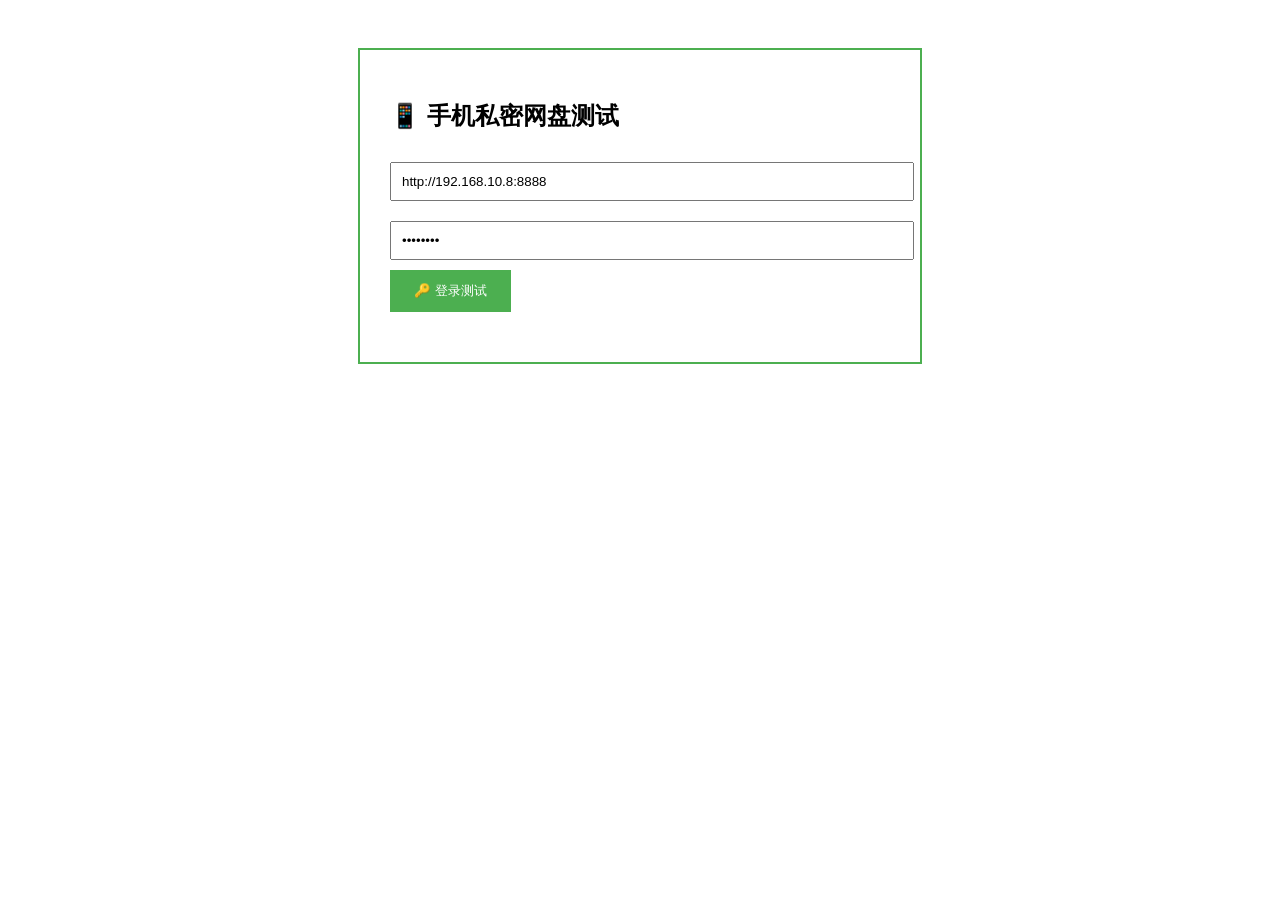
==== commit 144911a3: "Update index.html" ====
--- a/index.html
+++ b/index.html
@@ -14,7 +14,7 @@
         <h2>📱 手机私密网盘测试</h2>
         
         <input type="text" id="server" placeholder="服务器地址" 
-               value="http://192.168.1.100:8888">
+               value="http://192.168.10.8:8888">
         <br>
         <input type="password" id="password" placeholder="密码" value="admin123">
         <br>
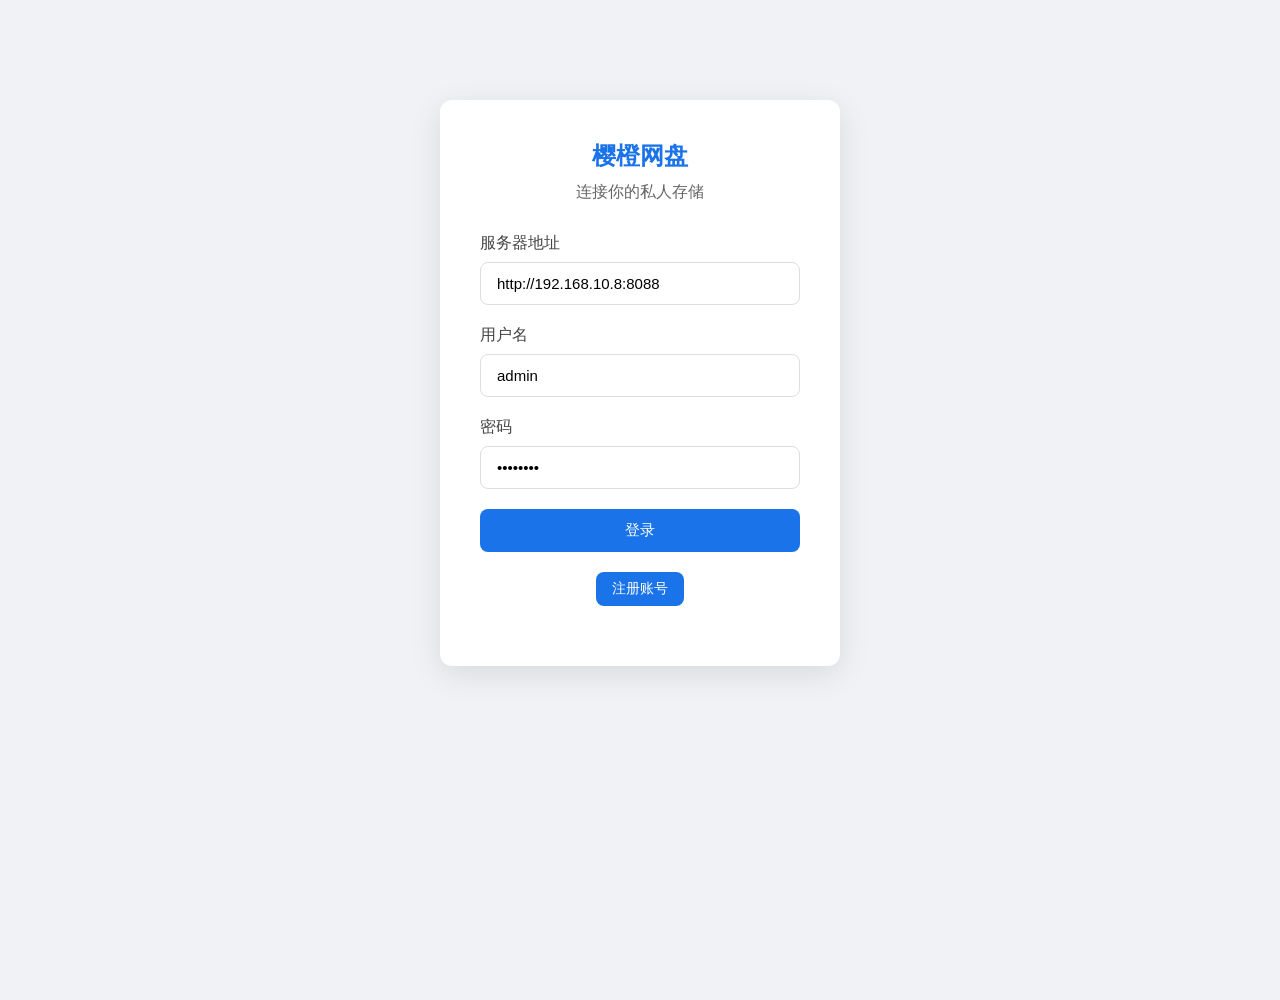
==== commit f62f4ed4: "index.html" ====
--- a/index.html
+++ b/index.html
@@ -1,68 +1,527 @@
 <!DOCTYPE html>
-<html>
+<html lang="zh-CN">
 <head>
-    <title>手机网盘测试</title>
-    <style>
-        body { font-family: Arial; padding: 40px; }
-        .box { border: 2px solid #4CAF50; padding: 30px; max-width: 500px; margin: 0 auto; }
-        input { width: 100%; padding: 10px; margin: 10px 0; }
-        button { background: #4CAF50; color: white; padding: 12px 24px; border: none; cursor: pointer; }
-    </style>
+<meta charset="UTF-8">
+<meta name="viewport" content="width=device-width,initial-scale=1">
+<title>樱橙网盘</title>
+<style>
+*{margin:0;padding:0;box-sizing:border-box}
+body{font-family:'Segoe UI','Microsoft YaHei',sans-serif;background:#f0f2f5;color:#333}
+.login-page,.main-page{display:none;min-height:100vh}
+.login-page.active,.main-page.active{display:block}
+.login-container{max-width:400px;margin:100px auto;padding:40px;background:#fff;border-radius:12px;box-shadow:0 8px 32px rgba(0,0,0,0.1)}
+.login-title{font-size:24px;color:#1a73e8;margin-bottom:10px;text-align:center}
+.login-subtitle{color:#666;margin-bottom:30px;text-align:center}
+.form-group{margin-bottom:20px}
+.form-label{display:block;margin-bottom:8px;font-weight:500;color:#444}
+.form-input{width:100%;padding:12px 16px;border:1px solid #ddd;border-radius:8px;font-size:15px;transition:border .3s}
+.form-input:focus{outline:none;border-color:#1a73e8}
+.btn{display:inline-block;padding:12px 24px;background:#1a73e8;color:#fff;border:none;border-radius:8px;font-size:15px;font-weight:500;cursor:pointer;transition:background .3s}
+.btn:hover{background:#0d62d9}
+.btn-block{width:100%}
+.btn-sm{padding:8px 16px;font-size:14px}
+.btn-danger{background:#ea4335}
+.btn-danger:hover{background:#d33426}
+.btn-success{background:#34a853}
+.btn-success:hover{background:#2d9449}
+.header{background:#fff;padding:20px 30px;border-bottom:1px solid #e0e0e0;display:flex;justify-content:space-between;align-items:center}
+.header-title{font-size:20px;color:#1a73e8}
+.header-user{display:flex;align-items:center;gap:15px}
+.file-manager{background:#fff;margin:20px;border-radius:12px;overflow:hidden;box-shadow:0 4px 12px rgba(0,0,0,0.05)}
+.file-toolbar{padding:20px;border-bottom:1px solid #e0e0e0;display:flex;justify-content:space-between;align-items:center}
+.search-box{flex:1;max-width:400px;position:relative}
+.search-input{width:100%;padding:10px 40px 10px 16px;border:1px solid #ddd;border-radius:6px}
+.search-icon{position:absolute;right:12px;top:50%;transform:translateY(-50%);color:#999}
+.file-table{width:100%;border-collapse:collapse}
+.file-table th{padding:16px 20px;text-align:left;background:#f8f9fa;font-weight:500;color:#444;border-bottom:1px solid #e0e0e0}
+.file-table td{padding:14px 20px;border-bottom:1px solid #f0f0f0}
+.file-table tr:hover{background:#f8f9ff}
+.file-icon{margin-right:10px;font-size:18px}
+.file-actions{display:flex;gap:8px}
+.modal{display:none;position:fixed;top:0;left:0;width:100%;height:100%;background:rgba(0,0,0,0.5);z-index:1000;align-items:center;justify-content:center}
+.modal.active{display:flex}
+.modal-content{background:#fff;border-radius:12px;padding:30px;width:90%;max-width:500px;max-height:90vh;overflow-y:auto}
+.modal-title{margin-bottom:20px;font-size:18px;color:#333}
+.stats-grid{display:grid;grid-template-columns:repeat(auto-fit,minmax(200px,1fr));gap:20px;margin:20px}
+.stat-card{background:#fff;padding:20px;border-radius:12px}
+.stat-value{font-size:28px;font-weight:600;color:#1a73e8}
+.stat-label{font-size:14px;color:#666;margin-top:5px}
+.progress-bar{height:6px;background:#e0e0e0;border-radius:3px;margin-top:10px;overflow:hidden}
+.progress-fill{height:100%;background:#1a73e8;transition:width .3s}
+.toast{position:fixed;top:20px;right:20px;padding:12px 24px;background:#333;color:#fff;border-radius:8px;z-index:2000;opacity:0;transform:translateX(100px);transition:all .3s}
+.toast.show{opacity:1;transform:translateX(0)}
+.toast.success{background:#34a853}
+.toast.error{background:#ea4335}
+</style>
 </head>
 <body>
-    <div class="box">
-        <h2>📱 手机私密网盘测试</h2>
-        
-        <input type="text" id="server" placeholder="服务器地址" 
-               value="http://192.168.10.8:8888">
-        <br>
-        <input type="password" id="password" placeholder="密码" value="admin123">
-        <br>
-        <button onclick="login()">🔑 登录测试</button>
-        
-        <div id="result" style="margin-top: 20px;"></div>
-    </div>
-
-    <script>
-        async function login() {
-            const server = document.getElementById('server').value;
-            const password = document.getElementById('password').value;
-            const result = document.getElementById('result');
-            
-            result.innerHTML = '🔄 连接中...';
-            result.style.color = '#666';
-            
-            try {
-                const response = await fetch(server + '/api/login', {
-                    method: 'POST',
-                    headers: {'Content-Type': 'application/json'},
-                    body: JSON.stringify({password: password})
-                });
-                
-                if (response.ok) {
-                    const data = await response.json();
-                    result.innerHTML = `
-                        ✅ <b>连接成功！</b><br>
-                        👤 用户: ${data.user.username}<br>
-                        🔑 令牌: ${data.token.substring(0, 30)}...<br>
-                        📁 存储: ${data.server_info.storage_path}
-                    `;
-                    result.style.color = 'green';
-                } else {
-                    const error = await response.text();
-                    result.innerHTML = `❌ 登录失败: ${error}`;
-                    result.style.color = 'red';
-                }
-            } catch (e) {
-                result.innerHTML = `❌ 连接失败: ${e.message}`;
-                result.style.color = 'red';
-            }
-        }
-        
-        // 自动测试
-        window.onload = function() {
-            setTimeout(login, 1000);
-        };
-    </script>
+<div class="login-page active" id="loginPage">
+<div class="login-container">
+<h2 class="login-title">樱橙网盘</h2>
+<p class="login-subtitle">连接你的私人存储</p>
+<div class="form-group">
+<label class="form-label">服务器地址</label>
+<input type="text" id="serverAddress" class="form-input" value="http://192.168.10.8:8088">
+</div>
+<div class="form-group">
+<label class="form-label">用户名</label>
+<input type="text" id="username" class="form-input" value="admin">
+</div>
+<div class="form-group">
+<label class="form-label">密码</label>
+<input type="password" id="password" class="form-input" value="admin123">
+</div>
+<button class="btn btn-block" onclick="登录()">登录</button>
+<div class="form-group" style="margin-top:20px;text-align:center">
+<button class="btn btn-sm" onclick="显示注册()">注册账号</button>
+</div>
+</div>
+</div>
+<div class="main-page" id="mainPage">
+<div class="header">
+<div class="header-title">樱橙网盘</div>
+<div class="header-user">
+<span id="userName">admin</span>
+<button class="btn btn-sm" onclick="显示修改密码()">修改密码</button>
+<button class="btn btn-sm btn-danger" onclick="退出登录()">退出</button>
+</div>
+</div>
+<div class="stats-grid">
+<div class="stat-card">
+<div class="stat-value" id="totalFiles">0</div>
+<div class="stat-label">文件总数</div>
+</div>
+<div class="stat-card">
+<div class="stat-value" id="totalSize">0 B</div>
+<div class="stat-label">存储用量</div>
+<div class="progress-bar"><div class="progress-fill" id="storageProgress" style="width:0%"></div></div>
+</div>
+<div class="stat-card">
+<div class="stat-value" id="serverStatus">在线</div>
+<div class="stat-label">服务器状态</div>
+</div>
+</div>
+<div class="file-manager">
+<div class="file-toolbar">
+<div class="search-box">
+<input type="text" class="search-input" id="searchInput" placeholder="搜索文件...">
+<span class="search-icon">🔍</span>
+</div>
+<div>
+<button class="btn btn-sm" onclick="刷新文件()">刷新</button>
+<button class="btn btn-sm btn-success" onclick="显示上传()">上传</button>
+<button class="btn btn-sm btn-danger" onclick="删除选中()" id="deleteBtn" disabled>删除选中</button>
+</div>
+</div>
+<table class="file-table">
+<thead>
+<tr>
+<th style="width:40px"><input type="checkbox" id="selectAll" onchange="全选切换()"></th>
+<th>文件名</th>
+<th>大小</th>
+<th>上传时间</th>
+<th>操作</th>
+</tr>
+</thead>
+<tbody id="fileTableBody"></tbody>
+</table>
+</div>
+</div>
+<div class="modal" id="uploadModal">
+<div class="modal-content">
+<h3 class="modal-title">上传文件</h3>
+<input type="file" id="fileInput" multiple style="margin:20px 0;width:100%">
+<div class="progress-bar" style="margin:20px 0;display:none" id="uploadProgressBar">
+<div class="progress-fill" id="uploadProgressFill" style="width:0%"></div>
+</div>
+<div style="display:flex;gap:15px">
+<button class="btn btn-success" onclick="开始上传()">上传</button>
+<button class="btn" onclick="隐藏上传()">取消</button>
+</div>
+</div>
+</div>
+<div class="modal" id="registerModal">
+<div class="modal-content">
+<h3 class="modal-title">注册账号</h3>
+<div class="form-group">
+<label class="form-label">用户名</label>
+<input type="text" id="regUsername" class="form-input">
+</div>
+<div class="form-group">
+<label class="form-label">密码</label>
+<input type="password" id="regPassword" class="form-input">
+</div>
+<div class="form-group">
+<label class="form-label">确认密码</label>
+<input type="password" id="regConfirmPassword" class="form-input">
+</div>
+<div style="display:flex;gap:15px">
+<button class="btn btn-success" onclick="注册()">注册</button>
+<button class="btn" onclick="隐藏注册()">取消</button>
+</div>
+</div>
+</div>
+<div class="modal" id="changePasswordModal">
+<div class="modal-content">
+<h3 class="modal-title">修改密码</h3>
+<div class="form-group">
+<label class="form-label">当前密码</label>
+<input type="password" id="currentPassword" class="form-input">
+</div>
+<div class="form-group">
+<label class="form-label">新密码</label>
+<input type="password" id="newPassword" class="form-input">
+</div>
+<div class="form-group">
+<label class="form-label">确认新密码</label>
+<input type="password" id="confirmNewPassword" class="form-input">
+</div>
+<div style="display:flex;gap:15px">
+<button class="btn btn-success" onclick="修改密码()">确认</button>
+<button class="btn" onclick="隐藏修改密码()">取消</button>
+</div>
+</div>
+</div>
+<div class="toast" id="toast"></div>
+<script>
+let 令牌=''
+let 服务器地址=''
+let 用户数据=null
+let 文件列表=[]
+let 选中文件=new Set()
+let 自动刷新间隔=null
+function 显示消息(消息,类型='info'){
+const 提示=document.getElementById('toast')
+提示.textContent=消息
+提示.className='toast '+类型
+提示.classList.add('show')
+setTimeout(()=>提示.classList.remove('show'),3000)
+}
+async function 登录(){
+服务器地址=document.getElementById('serverAddress').value.trim()
+const 用户名=document.getElementById('username').value.trim()
+const 密码=document.getElementById('password').value
+if(!服务器地址||!用户名||!密码){
+显示消息('请输入完整信息','error')
+return
+}
+try{
+const 响应=await fetch(服务器地址+'/api/登录',{
+method:'POST',
+headers:{'Content-Type':'application/json'},
+body:JSON.stringify({username:用户名,password:密码})
+})
+const 数据=await 响应.json()
+if(数据.success){
+令牌=数据.token
+用户数据=数据.user
+document.getElementById('userName').textContent=用户数据.username
+document.getElementById('loginPage').classList.remove('active')
+document.getElementById('mainPage').classList.add('active')
+开始自动刷新()
+刷新文件()
+显示消息('登录成功','success')
+}else{
+显示消息(数据.message||'登录失败','error')
+}
+}catch(e){
+显示消息('连接失败:'+e.message,'error')
+}
+}
+async function 注册(){
+const 用户名=document.getElementById('regUsername').value.trim()
+const 密码=document.getElementById('regPassword').value
+const 确认密码=document.getElementById('regConfirmPassword').value
+if(!用户名||!密码||!确认密码){
+显示消息('请输入完整信息','error')
+return
+}
+if(密码!==确认密码){
+显示消息('两次密码不一致','error')
+return
+}
+if(密码.length<6){
+显示消息('密码至少6个字符','error')
+return
+}
+try{
+const 响应=await fetch(服务器地址+'/api/注册',{
+method:'POST',
+headers:{'Content-Type':'application/json'},
+body:JSON.stringify({username:用户名,password:密码})
+})
+const 数据=await 响应.json()
+if(数据.success){
+显示消息('注册成功','success')
+隐藏注册()
+document.getElementById('username').value=用户名
+}else{
+显示消息(数据.message||'注册失败','error')
+}
+}catch(e){
+显示消息('注册失败:'+e.message,'error')
+}
+}
+async function 刷新文件(){
+if(!令牌)return
+try{
+const 响应=await fetch(服务器地址+'/api/文件列表',{
+headers:{'Authorization':'Bearer '+令牌}
+})
+const 数据=await 响应.json()
+if(数据.success){
+文件列表=数据.files||[]
+渲染文件列表()
+更新统计()
+}
+}catch(e){
+console.error('刷新失败:',e)
+}
+}
+function 渲染文件列表(){
+const 表格体=document.getElementById('fileTableBody')
+const 无文件提示=document.getElementById('noFilesMessage')
+if(文件列表.length===0){
+表格体.innerHTML='<tr><td colspan="5" style="text-align:center;padding:40px;color:#999">暂无文件</td></tr>'
+return
+}
+let html=''
+文件列表.forEach(文件=>{
+const 大小=格式文件大小(文件.size)
+const 时间=new Date(文件.uploaded_at).toLocaleString()
+const 图标=获取文件图标(文件.name)
+const 选中=选中文件.has(文件.id)?'checked':''
+html+=`
+<tr>
+<td><input type="checkbox" value="${文件.id}" onchange="切换选中(${文件.id})" ${选中}></td>
+<td><span class="file-icon">${图标}</span>${文件.name}</td>
+<td>${大小}</td>
+<td>${时间}</td>
+<td>
+<div class="file-actions">
+<button class="btn btn-sm" onclick="下载文件(${文件.id})">下载</button>
+<button class="btn btn-sm btn-danger" onclick="删除文件(${文件.id})">删除</button>
+</div>
+</td>
+</tr>
+`
+})
+表格体.innerHTML=html
+document.getElementById('totalFiles').textContent=文件列表.length
+document.getElementById('deleteBtn').disabled=选中文件.size===0
+}
+async function 下载文件(文件id){
+try{
+const 响应=await fetch(服务器地址+'/api/下载/'+文件id,{
+headers:{'Authorization':'Bearer '+令牌}
+})
+if(响应.ok){
+const 文件名=响应.headers.get('Content-Disposition')?.split('filename=')[1]||'file.bin'
+const blob=await 响应.blob()
+const url=URL.createObjectURL(blob)
+const a=document.createElement('a')
+a.href=url
+a.download=文件名
+document.body.appendChild(a)
+a.click()
+document.body.removeChild(a)
+URL.revokeObjectURL(url)
+显示消息('开始下载','success')
+}else{
+显示消息('下载失败','error')
+}
+}catch(e){
+显示消息('下载失败:'+e.message,'error')
+}
+}
+async function 删除文件(文件id){
+if(!confirm('确定要删除这个文件吗？'))return
+try{
+const 响应=await fetch(服务器地址+'/api/删除/'+文件id,{
+method:'DELETE',
+headers:{'Authorization':'Bearer '+令牌}
+})
+const 数据=await 响应.json()
+if(数据.success){
+显示消息('文件已删除','success')
+刷新文件()
+}else{
+显示消息(数据.message||'删除失败','error')
+}
+}catch(e){
+显示消息('删除失败:'+e.message,'error')
+}
+}
+async function 开始上传(){
+const 文件输入=document.getElementById('fileInput')
+if(!文件输入.files.length){
+显示消息('请选择文件','error')
+return
+}
+const 进度条=document.getElementById('uploadProgressBar')
+const 进度填充=document.getElementById('uploadProgressFill')
+进度条.style.display='block'
+let 已上传=0
+const 总文件数=文件输入.files.length
+for(let i=0;i<总文件数;i++){
+const 文件=文件输入.files[i]
+try{
+const 响应=await fetch(服务器地址+'/api/上传',{
+method:'POST',
+headers:{
+'Authorization':'Bearer '+令牌,
+'X-Filename':文件.name
+},
+body:文件
+})
+const 数据=await 响应.json()
+if(数据.success){
+已上传++
+}
+const 进度=Math.round(((i+1)/总文件数)*100)
+进度填充.style.width=进度+'%'
+}catch(e){
+console.error('上传失败:',e)
+}
+}
+显示消息(`上传完成 ${已上传}/${总文件数}`,'success')
+setTimeout(()=>{
+隐藏上传()
+刷新文件()
+},1000)
+}
+async function 修改密码(){
+const 当前密码=document.getElementById('currentPassword').value
+const 新密码=document.getElementById('newPassword').value
+const 确认新密码=document.getElementById('confirmNewPassword').value
+if(!当前密码||!新密码||!确认新密码){
+显示消息('请输入完整信息','error')
+return
+}
+if(新密码!==确认新密码){
+显示消息('两次新密码不一致','error')
+return
+}
+if(新密码.length<6){
+显示消息('新密码至少6个字符','error')
+return
+}
+try{
+const 响应=await fetch(服务器地址+'/api/修改密码',{
+method:'POST',
+headers:{
+'Authorization':'Bearer '+令牌,
+'Content-Type':'application/json'
+},
+body:JSON.stringify({old_password:当前密码,new_password:新密码})
+})
+const 数据=await 响应.json()
+if(数据.success){
+显示消息('密码修改成功','success')
+setTimeout(()=>退出登录(),2000)
+}else{
+显示消息(数据.message||'修改失败','error')
+}
+}catch(e){
+显示消息('修改失败:'+e.message,'error')
+}
+}
+function 开始自动刷新(){
+if(自动刷新间隔)clearInterval(自动刷新间隔)
+自动刷新间隔=setInterval(()=>刷新文件(),30000)
+}
+function 退出登录(){
+if(自动刷新间隔)clearInterval(自动刷新间隔)
+令牌=''
+用户数据=null
+选中文件.clear()
+document.getElementById('loginPage').classList.add('active')
+document.getElementById('mainPage').classList.remove('active')
+显示消息('已退出','info')
+}
+function 格式文件大小(字节){
+if(字节===0)return'0 B'
+const k=1024
+const 单位=['B','KB','MB','GB']
+const i=Math.floor(Math.log(字节)/Math.log(k))
+return parseFloat((字节/Math.pow(k,i)).toFixed(2))+' '+单位[i]
+}
+function 获取文件图标(文件名){
+const 扩展名=文件名.split('.').pop().toLowerCase()
+const 图片=['jpg','jpeg','png','gif','bmp']
+const 视频=['mp4','avi','mov','mkv']
+const 音频=['mp3','wav','flac']
+const 文档=['pdf','doc','docx','txt']
+if(图片.includes(扩展名))return'🖼️'
+if(视频.includes(扩展名))return'🎥'
+if(音频.includes(扩展名))return'🎵'
+if(文档.includes(扩展名))return'📄'
+return'📎'
+}
+function 更新统计(){
+let 总大小=0
+文件列表.forEach(文件=>总大小+=文件.size)
+document.getElementById('totalSize').textContent=格式文件大小(总大小)
+const 进度=Math.min(总大小/(1024*1024*100)*100,100)
+document.getElementById('storageProgress').style.width=进度+'%'
+}
+function 切换选中(文件id){
+if(选中文件.has(文件id)){
+选中文件.delete(文件id)
+}else{
+选中文件.add(文件id)
+}
+document.getElementById('deleteBtn').disabled=选中文件.size===0
+}
+function 全选切换(){
+const 全选=document.getElementById('selectAll').checked
+选中文件.clear()
+if(全选){
+文件列表.forEach(文件=>选中文件.add(文件.id))
+}
+document.getElementById('deleteBtn').disabled=选中文件.size===0
+渲染文件列表()
+}
+async function 删除选中(){
+if(选中文件.size===0)return
+if(!confirm(`确定要删除选中的 ${选中文件.size} 个文件吗？`))return
+for(const 文件id of 选中文件){
+try{
+await fetch(服务器地址+'/api/删除/'+文件id,{
+method:'DELETE',
+headers:{'Authorization':'Bearer '+令牌}
+})
+}catch(e){}
+}
+选中文件.clear()
+显示消息('已删除选中文件','success')
+刷新文件()
+}
+function 显示上传(){
+document.getElementById('uploadModal').classList.add('active')
+}
+function 隐藏上传(){
+document.getElementById('uploadModal').classList.remove('active')
+document.getElementById('fileInput').value=''
+document.getElementById('uploadProgressBar').style.display='none'
+document.getElementById('uploadProgressFill').style.width='0%'
+}
+function 显示注册(){
+document.getElementById('registerModal').classList.add('active')
+}
+function 隐藏注册(){
+document.getElementById('registerModal').classList.remove('active')
+}
+function 显示修改密码(){
+document.getElementById('changePasswordModal').classList.add('active')
+}
+function 隐藏修改密码(){
+document.getElementById('changePasswordModal').classList.remove('active')
+}
+document.addEventListener('DOMContentLoaded',function(){
+const 保存地址=localStorage.getItem('serverAddress')
+if(保存地址)document.getElementById('serverAddress').value=保存地址
+})
+</script>
 </body>
-</html>
+    </html>
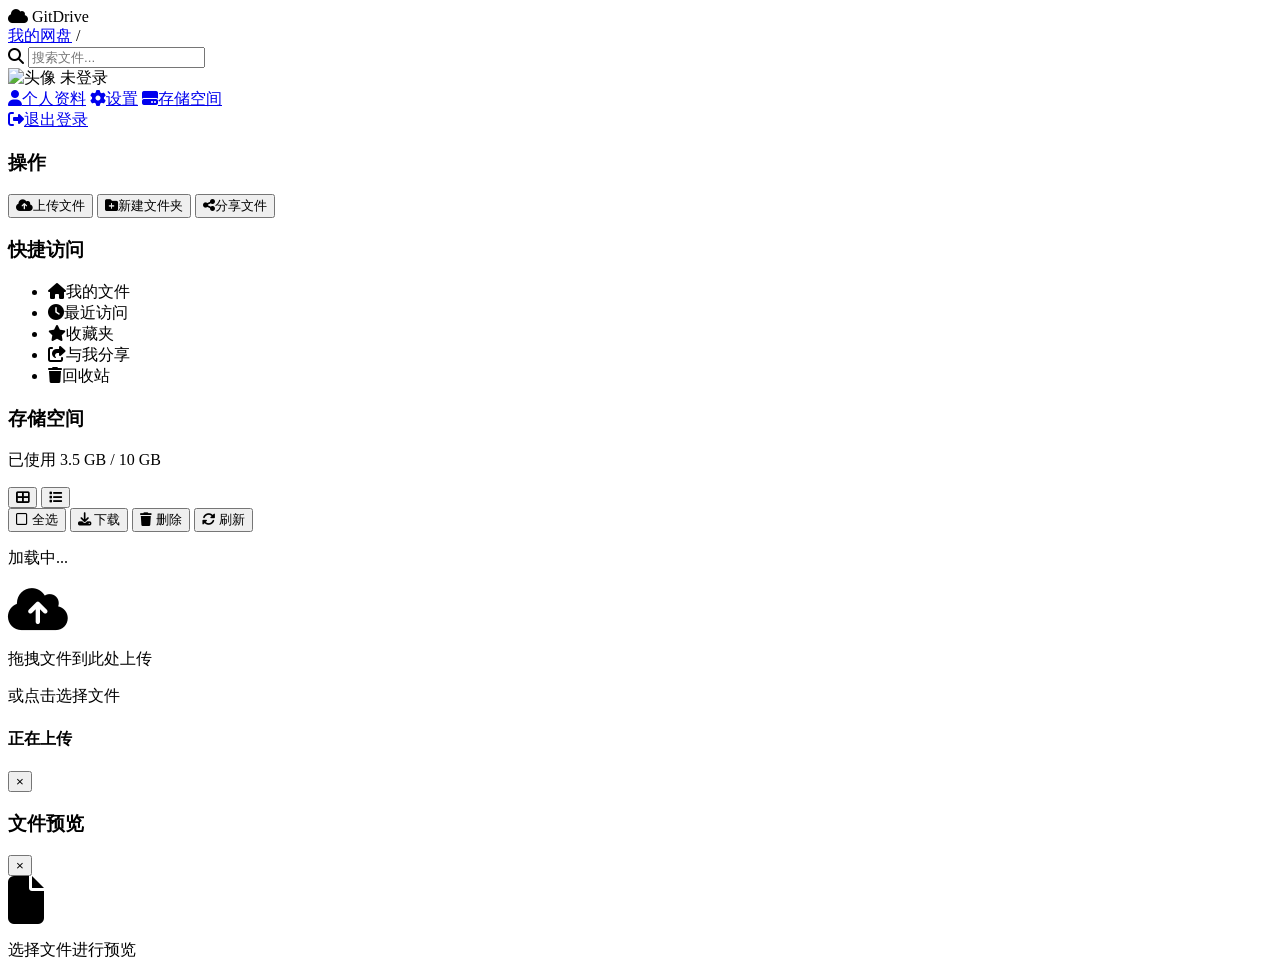
==== commit 4cd5c538: "index.html" ====
--- a/index.html
+++ b/index.html
@@ -1,527 +1,144 @@
 <!DOCTYPE html>
 <html lang="zh-CN">
 <head>
-<meta charset="UTF-8">
-<meta name="viewport" content="width=device-width,initial-scale=1">
-<title>樱橙网盘</title>
-<style>
-*{margin:0;padding:0;box-sizing:border-box}
-body{font-family:'Segoe UI','Microsoft YaHei',sans-serif;background:#f0f2f5;color:#333}
-.login-page,.main-page{display:none;min-height:100vh}
-.login-page.active,.main-page.active{display:block}
-.login-container{max-width:400px;margin:100px auto;padding:40px;background:#fff;border-radius:12px;box-shadow:0 8px 32px rgba(0,0,0,0.1)}
-.login-title{font-size:24px;color:#1a73e8;margin-bottom:10px;text-align:center}
-.login-subtitle{color:#666;margin-bottom:30px;text-align:center}
-.form-group{margin-bottom:20px}
-.form-label{display:block;margin-bottom:8px;font-weight:500;color:#444}
-.form-input{width:100%;padding:12px 16px;border:1px solid #ddd;border-radius:8px;font-size:15px;transition:border .3s}
-.form-input:focus{outline:none;border-color:#1a73e8}
-.btn{display:inline-block;padding:12px 24px;background:#1a73e8;color:#fff;border:none;border-radius:8px;font-size:15px;font-weight:500;cursor:pointer;transition:background .3s}
-.btn:hover{background:#0d62d9}
-.btn-block{width:100%}
-.btn-sm{padding:8px 16px;font-size:14px}
-.btn-danger{background:#ea4335}
-.btn-danger:hover{background:#d33426}
-.btn-success{background:#34a853}
-.btn-success:hover{background:#2d9449}
-.header{background:#fff;padding:20px 30px;border-bottom:1px solid #e0e0e0;display:flex;justify-content:space-between;align-items:center}
-.header-title{font-size:20px;color:#1a73e8}
-.header-user{display:flex;align-items:center;gap:15px}
-.file-manager{background:#fff;margin:20px;border-radius:12px;overflow:hidden;box-shadow:0 4px 12px rgba(0,0,0,0.05)}
-.file-toolbar{padding:20px;border-bottom:1px solid #e0e0e0;display:flex;justify-content:space-between;align-items:center}
-.search-box{flex:1;max-width:400px;position:relative}
-.search-input{width:100%;padding:10px 40px 10px 16px;border:1px solid #ddd;border-radius:6px}
-.search-icon{position:absolute;right:12px;top:50%;transform:translateY(-50%);color:#999}
-.file-table{width:100%;border-collapse:collapse}
-.file-table th{padding:16px 20px;text-align:left;background:#f8f9fa;font-weight:500;color:#444;border-bottom:1px solid #e0e0e0}
-.file-table td{padding:14px 20px;border-bottom:1px solid #f0f0f0}
-.file-table tr:hover{background:#f8f9ff}
-.file-icon{margin-right:10px;font-size:18px}
-.file-actions{display:flex;gap:8px}
-.modal{display:none;position:fixed;top:0;left:0;width:100%;height:100%;background:rgba(0,0,0,0.5);z-index:1000;align-items:center;justify-content:center}
-.modal.active{display:flex}
-.modal-content{background:#fff;border-radius:12px;padding:30px;width:90%;max-width:500px;max-height:90vh;overflow-y:auto}
-.modal-title{margin-bottom:20px;font-size:18px;color:#333}
-.stats-grid{display:grid;grid-template-columns:repeat(auto-fit,minmax(200px,1fr));gap:20px;margin:20px}
-.stat-card{background:#fff;padding:20px;border-radius:12px}
-.stat-value{font-size:28px;font-weight:600;color:#1a73e8}
-.stat-label{font-size:14px;color:#666;margin-top:5px}
-.progress-bar{height:6px;background:#e0e0e0;border-radius:3px;margin-top:10px;overflow:hidden}
-.progress-fill{height:100%;background:#1a73e8;transition:width .3s}
-.toast{position:fixed;top:20px;right:20px;padding:12px 24px;background:#333;color:#fff;border-radius:8px;z-index:2000;opacity:0;transform:translateX(100px);transition:all .3s}
-.toast.show{opacity:1;transform:translateX(0)}
-.toast.success{background:#34a853}
-.toast.error{background:#ea4335}
-</style>
+    <meta charset="UTF-8">
+    <meta name="viewport" content="width=device-width, initial-scale=1.0">
+    <title>个人云存储 - 樱橙网盘</title>
+    <link rel="stylesheet" href="style.css">
+    <link rel="stylesheet" href="https://cdnjs.cloudflare.com/ajax/libs/font-awesome/6.4.0/css/all.min.css">
+    <link href="https://fonts.googleapis.com/css2?family=Noto+Sans+SC:wght@300;400;500;700&display=swap" rel="stylesheet">
 </head>
 <body>
-<div class="login-page active" id="loginPage">
-<div class="login-container">
-<h2 class="login-title">樱橙网盘</h2>
-<p class="login-subtitle">连接你的私人存储</p>
-<div class="form-group">
-<label class="form-label">服务器地址</label>
-<input type="text" id="serverAddress" class="form-input" value="http://192.168.10.8:8088">
-</div>
-<div class="form-group">
-<label class="form-label">用户名</label>
-<input type="text" id="username" class="form-input" value="admin">
-</div>
-<div class="form-group">
-<label class="form-label">密码</label>
-<input type="password" id="password" class="form-input" value="admin123">
-</div>
-<button class="btn btn-block" onclick="登录()">登录</button>
-<div class="form-group" style="margin-top:20px;text-align:center">
-<button class="btn btn-sm" onclick="显示注册()">注册账号</button>
-</div>
-</div>
-</div>
-<div class="main-page" id="mainPage">
-<div class="header">
-<div class="header-title">樱橙网盘</div>
-<div class="header-user">
-<span id="userName">admin</span>
-<button class="btn btn-sm" onclick="显示修改密码()">修改密码</button>
-<button class="btn btn-sm btn-danger" onclick="退出登录()">退出</button>
-</div>
-</div>
-<div class="stats-grid">
-<div class="stat-card">
-<div class="stat-value" id="totalFiles">0</div>
-<div class="stat-label">文件总数</div>
-</div>
-<div class="stat-card">
-<div class="stat-value" id="totalSize">0 B</div>
-<div class="stat-label">存储用量</div>
-<div class="progress-bar"><div class="progress-fill" id="storageProgress" style="width:0%"></div></div>
-</div>
-<div class="stat-card">
-<div class="stat-value" id="serverStatus">在线</div>
-<div class="stat-label">服务器状态</div>
-</div>
-</div>
-<div class="file-manager">
-<div class="file-toolbar">
-<div class="search-box">
-<input type="text" class="search-input" id="searchInput" placeholder="搜索文件...">
-<span class="search-icon">🔍</span>
-</div>
-<div>
-<button class="btn btn-sm" onclick="刷新文件()">刷新</button>
-<button class="btn btn-sm btn-success" onclick="显示上传()">上传</button>
-<button class="btn btn-sm btn-danger" onclick="删除选中()" id="deleteBtn" disabled>删除选中</button>
-</div>
-</div>
-<table class="file-table">
-<thead>
-<tr>
-<th style="width:40px"><input type="checkbox" id="selectAll" onchange="全选切换()"></th>
-<th>文件名</th>
-<th>大小</th>
-<th>上传时间</th>
-<th>操作</th>
-</tr>
-</thead>
-<tbody id="fileTableBody"></tbody>
-</table>
-</div>
-</div>
-<div class="modal" id="uploadModal">
-<div class="modal-content">
-<h3 class="modal-title">上传文件</h3>
-<input type="file" id="fileInput" multiple style="margin:20px 0;width:100%">
-<div class="progress-bar" style="margin:20px 0;display:none" id="uploadProgressBar">
-<div class="progress-fill" id="uploadProgressFill" style="width:0%"></div>
-</div>
-<div style="display:flex;gap:15px">
-<button class="btn btn-success" onclick="开始上传()">上传</button>
-<button class="btn" onclick="隐藏上传()">取消</button>
-</div>
-</div>
-</div>
-<div class="modal" id="registerModal">
-<div class="modal-content">
-<h3 class="modal-title">注册账号</h3>
-<div class="form-group">
-<label class="form-label">用户名</label>
-<input type="text" id="regUsername" class="form-input">
-</div>
-<div class="form-group">
-<label class="form-label">密码</label>
-<input type="password" id="regPassword" class="form-input">
-</div>
-<div class="form-group">
-<label class="form-label">确认密码</label>
-<input type="password" id="regConfirmPassword" class="form-input">
-</div>
-<div style="display:flex;gap:15px">
-<button class="btn btn-success" onclick="注册()">注册</button>
-<button class="btn" onclick="隐藏注册()">取消</button>
-</div>
-</div>
-</div>
-<div class="modal" id="changePasswordModal">
-<div class="modal-content">
-<h3 class="modal-title">修改密码</h3>
-<div class="form-group">
-<label class="form-label">当前密码</label>
-<input type="password" id="currentPassword" class="form-input">
-</div>
-<div class="form-group">
-<label class="form-label">新密码</label>
-<input type="password" id="newPassword" class="form-input">
-</div>
-<div class="form-group">
-<label class="form-label">确认新密码</label>
-<input type="password" id="confirmNewPassword" class="form-input">
-</div>
-<div style="display:flex;gap:15px">
-<button class="btn btn-success" onclick="修改密码()">确认</button>
-<button class="btn" onclick="隐藏修改密码()">取消</button>
-</div>
-</div>
-</div>
-<div class="toast" id="toast"></div>
-<script>
-let 令牌=''
-let 服务器地址=''
-let 用户数据=null
-let 文件列表=[]
-let 选中文件=new Set()
-let 自动刷新间隔=null
-function 显示消息(消息,类型='info'){
-const 提示=document.getElementById('toast')
-提示.textContent=消息
-提示.className='toast '+类型
-提示.classList.add('show')
-setTimeout(()=>提示.classList.remove('show'),3000)
-}
-async function 登录(){
-服务器地址=document.getElementById('serverAddress').value.trim()
-const 用户名=document.getElementById('username').value.trim()
-const 密码=document.getElementById('password').value
-if(!服务器地址||!用户名||!密码){
-显示消息('请输入完整信息','error')
-return
-}
-try{
-const 响应=await fetch(服务器地址+'/api/登录',{
-method:'POST',
-headers:{'Content-Type':'application/json'},
-body:JSON.stringify({username:用户名,password:密码})
-})
-const 数据=await 响应.json()
-if(数据.success){
-令牌=数据.token
-用户数据=数据.user
-document.getElementById('userName').textContent=用户数据.username
-document.getElementById('loginPage').classList.remove('active')
-document.getElementById('mainPage').classList.add('active')
-开始自动刷新()
-刷新文件()
-显示消息('登录成功','success')
-}else{
-显示消息(数据.message||'登录失败','error')
-}
-}catch(e){
-显示消息('连接失败:'+e.message,'error')
-}
-}
-async function 注册(){
-const 用户名=document.getElementById('regUsername').value.trim()
-const 密码=document.getElementById('regPassword').value
-const 确认密码=document.getElementById('regConfirmPassword').value
-if(!用户名||!密码||!确认密码){
-显示消息('请输入完整信息','error')
-return
-}
-if(密码!==确认密码){
-显示消息('两次密码不一致','error')
-return
-}
-if(密码.length<6){
-显示消息('密码至少6个字符','error')
-return
-}
-try{
-const 响应=await fetch(服务器地址+'/api/注册',{
-method:'POST',
-headers:{'Content-Type':'application/json'},
-body:JSON.stringify({username:用户名,password:密码})
-})
-const 数据=await 响应.json()
-if(数据.success){
-显示消息('注册成功','success')
-隐藏注册()
-document.getElementById('username').value=用户名
-}else{
-显示消息(数据.message||'注册失败','error')
-}
-}catch(e){
-显示消息('注册失败:'+e.message,'error')
-}
-}
-async function 刷新文件(){
-if(!令牌)return
-try{
-const 响应=await fetch(服务器地址+'/api/文件列表',{
-headers:{'Authorization':'Bearer '+令牌}
-})
-const 数据=await 响应.json()
-if(数据.success){
-文件列表=数据.files||[]
-渲染文件列表()
-更新统计()
-}
-}catch(e){
-console.error('刷新失败:',e)
-}
-}
-function 渲染文件列表(){
-const 表格体=document.getElementById('fileTableBody')
-const 无文件提示=document.getElementById('noFilesMessage')
-if(文件列表.length===0){
-表格体.innerHTML='<tr><td colspan="5" style="text-align:center;padding:40px;color:#999">暂无文件</td></tr>'
-return
-}
-let html=''
-文件列表.forEach(文件=>{
-const 大小=格式文件大小(文件.size)
-const 时间=new Date(文件.uploaded_at).toLocaleString()
-const 图标=获取文件图标(文件.name)
-const 选中=选中文件.has(文件.id)?'checked':''
-html+=`
-<tr>
-<td><input type="checkbox" value="${文件.id}" onchange="切换选中(${文件.id})" ${选中}></td>
-<td><span class="file-icon">${图标}</span>${文件.name}</td>
-<td>${大小}</td>
-<td>${时间}</td>
-<td>
-<div class="file-actions">
-<button class="btn btn-sm" onclick="下载文件(${文件.id})">下载</button>
-<button class="btn btn-sm btn-danger" onclick="删除文件(${文件.id})">删除</button>
-</div>
-</td>
-</tr>
-`
-})
-表格体.innerHTML=html
-document.getElementById('totalFiles').textContent=文件列表.length
-document.getElementById('deleteBtn').disabled=选中文件.size===0
-}
-async function 下载文件(文件id){
-try{
-const 响应=await fetch(服务器地址+'/api/下载/'+文件id,{
-headers:{'Authorization':'Bearer '+令牌}
-})
-if(响应.ok){
-const 文件名=响应.headers.get('Content-Disposition')?.split('filename=')[1]||'file.bin'
-const blob=await 响应.blob()
-const url=URL.createObjectURL(blob)
-const a=document.createElement('a')
-a.href=url
-a.download=文件名
-document.body.appendChild(a)
-a.click()
-document.body.removeChild(a)
-URL.revokeObjectURL(url)
-显示消息('开始下载','success')
-}else{
-显示消息('下载失败','error')
-}
-}catch(e){
-显示消息('下载失败:'+e.message,'error')
-}
-}
-async function 删除文件(文件id){
-if(!confirm('确定要删除这个文件吗？'))return
-try{
-const 响应=await fetch(服务器地址+'/api/删除/'+文件id,{
-method:'DELETE',
-headers:{'Authorization':'Bearer '+令牌}
-})
-const 数据=await 响应.json()
-if(数据.success){
-显示消息('文件已删除','success')
-刷新文件()
-}else{
-显示消息(数据.message||'删除失败','error')
-}
-}catch(e){
-显示消息('删除失败:'+e.message,'error')
-}
-}
-async function 开始上传(){
-const 文件输入=document.getElementById('fileInput')
-if(!文件输入.files.length){
-显示消息('请选择文件','error')
-return
-}
-const 进度条=document.getElementById('uploadProgressBar')
-const 进度填充=document.getElementById('uploadProgressFill')
-进度条.style.display='block'
-let 已上传=0
-const 总文件数=文件输入.files.length
-for(let i=0;i<总文件数;i++){
-const 文件=文件输入.files[i]
-try{
-const 响应=await fetch(服务器地址+'/api/上传',{
-method:'POST',
-headers:{
-'Authorization':'Bearer '+令牌,
-'X-Filename':文件.name
-},
-body:文件
-})
-const 数据=await 响应.json()
-if(数据.success){
-已上传++
-}
-const 进度=Math.round(((i+1)/总文件数)*100)
-进度填充.style.width=进度+'%'
-}catch(e){
-console.error('上传失败:',e)
-}
-}
-显示消息(`上传完成 ${已上传}/${总文件数}`,'success')
-setTimeout(()=>{
-隐藏上传()
-刷新文件()
-},1000)
-}
-async function 修改密码(){
-const 当前密码=document.getElementById('currentPassword').value
-const 新密码=document.getElementById('newPassword').value
-const 确认新密码=document.getElementById('confirmNewPassword').value
-if(!当前密码||!新密码||!确认新密码){
-显示消息('请输入完整信息','error')
-return
-}
-if(新密码!==确认新密码){
-显示消息('两次新密码不一致','error')
-return
-}
-if(新密码.length<6){
-显示消息('新密码至少6个字符','error')
-return
-}
-try{
-const 响应=await fetch(服务器地址+'/api/修改密码',{
-method:'POST',
-headers:{
-'Authorization':'Bearer '+令牌,
-'Content-Type':'application/json'
-},
-body:JSON.stringify({old_password:当前密码,new_password:新密码})
-})
-const 数据=await 响应.json()
-if(数据.success){
-显示消息('密码修改成功','success')
-setTimeout(()=>退出登录(),2000)
-}else{
-显示消息(数据.message||'修改失败','error')
-}
-}catch(e){
-显示消息('修改失败:'+e.message,'error')
-}
-}
-function 开始自动刷新(){
-if(自动刷新间隔)clearInterval(自动刷新间隔)
-自动刷新间隔=setInterval(()=>刷新文件(),30000)
-}
-function 退出登录(){
-if(自动刷新间隔)clearInterval(自动刷新间隔)
-令牌=''
-用户数据=null
-选中文件.clear()
-document.getElementById('loginPage').classList.add('active')
-document.getElementById('mainPage').classList.remove('active')
-显示消息('已退出','info')
-}
-function 格式文件大小(字节){
-if(字节===0)return'0 B'
-const k=1024
-const 单位=['B','KB','MB','GB']
-const i=Math.floor(Math.log(字节)/Math.log(k))
-return parseFloat((字节/Math.pow(k,i)).toFixed(2))+' '+单位[i]
-}
-function 获取文件图标(文件名){
-const 扩展名=文件名.split('.').pop().toLowerCase()
-const 图片=['jpg','jpeg','png','gif','bmp']
-const 视频=['mp4','avi','mov','mkv']
-const 音频=['mp3','wav','flac']
-const 文档=['pdf','doc','docx','txt']
-if(图片.includes(扩展名))return'🖼️'
-if(视频.includes(扩展名))return'🎥'
-if(音频.includes(扩展名))return'🎵'
-if(文档.includes(扩展名))return'📄'
-return'📎'
-}
-function 更新统计(){
-let 总大小=0
-文件列表.forEach(文件=>总大小+=文件.size)
-document.getElementById('totalSize').textContent=格式文件大小(总大小)
-const 进度=Math.min(总大小/(1024*1024*100)*100,100)
-document.getElementById('storageProgress').style.width=进度+'%'
-}
-function 切换选中(文件id){
-if(选中文件.has(文件id)){
-选中文件.delete(文件id)
-}else{
-选中文件.add(文件id)
-}
-document.getElementById('deleteBtn').disabled=选中文件.size===0
-}
-function 全选切换(){
-const 全选=document.getElementById('selectAll').checked
-选中文件.clear()
-if(全选){
-文件列表.forEach(文件=>选中文件.add(文件.id))
-}
-document.getElementById('deleteBtn').disabled=选中文件.size===0
-渲染文件列表()
-}
-async function 删除选中(){
-if(选中文件.size===0)return
-if(!confirm(`确定要删除选中的 ${选中文件.size} 个文件吗？`))return
-for(const 文件id of 选中文件){
-try{
-await fetch(服务器地址+'/api/删除/'+文件id,{
-method:'DELETE',
-headers:{'Authorization':'Bearer '+令牌}
-})
-}catch(e){}
-}
-选中文件.clear()
-显示消息('已删除选中文件','success')
-刷新文件()
-}
-function 显示上传(){
-document.getElementById('uploadModal').classList.add('active')
-}
-function 隐藏上传(){
-document.getElementById('uploadModal').classList.remove('active')
-document.getElementById('fileInput').value=''
-document.getElementById('uploadProgressBar').style.display='none'
-document.getElementById('uploadProgressFill').style.width='0%'
-}
-function 显示注册(){
-document.getElementById('registerModal').classList.add('active')
-}
-function 隐藏注册(){
-document.getElementById('registerModal').classList.remove('active')
-}
-function 显示修改密码(){
-document.getElementById('changePasswordModal').classList.add('active')
-}
-function 隐藏修改密码(){
-document.getElementById('changePasswordModal').classList.remove('active')
-}
-document.addEventListener('DOMContentLoaded',function(){
-const 保存地址=localStorage.getItem('serverAddress')
-if(保存地址)document.getElementById('serverAddress').value=保存地址
-})
-</script>
+    <!-- 导航栏 -->
+    <nav class="navbar">
+        <div class="nav-left">
+            <i class="fas fa-cloud nav-logo"></i>
+            <span class="nav-title">GitDrive</span>
+            <div class="breadcrumb">
+                <a href="#" class="breadcrumb-home">我的网盘</a>
+                <span id="current-path">/</span>
+            </div>
+        </div>
+        <div class="nav-right">
+            <div class="search-box">
+                <i class="fas fa-search"></i>
+                <input type="text" id="search-input" placeholder="搜索文件...">
+            </div>
+            <div class="user-menu">
+                <img id="user-avatar" src="https://ui-avatars.com/api/?name=User&background=4A90E2&color=fff" alt="头像">
+                <span id="username">未登录</span>
+                <div class="dropdown-menu">
+                    <a href="#profile"><i class="fas fa-user"></i>个人资料</a>
+                    <a href="#settings"><i class="fas fa-cog"></i>设置</a>
+                    <a href="#storage"><i class="fas fa-hdd"></i>存储空间</a>
+                    <div class="divider"></div>
+                    <a href="#" id="logout-btn"><i class="fas fa-sign-out-alt"></i>退出登录</a>
+                </div>
+            </div>
+        </div>
+    </nav>
+
+    <!-- 侧边栏 -->
+    <aside class="sidebar">
+        <div class="sidebar-section">
+            <h3>操作</h3>
+            <button class="btn-primary" id="upload-btn">
+                <i class="fas fa-cloud-upload-alt"></i>上传文件
+            </button>
+            <button class="btn-secondary" id="new-folder-btn">
+                <i class="fas fa-folder-plus"></i>新建文件夹
+            </button>
+            <button class="btn-secondary" id="share-btn">
+                <i class="fas fa-share-alt"></i>分享文件
+            </button>
+        </div>
+        
+        <div class="sidebar-section">
+            <h3>快捷访问</h3>
+            <ul class="sidebar-menu">
+                <li class="active"><i class="fas fa-home"></i>我的文件</li>
+                <li><i class="fas fa-clock"></i>最近访问</li>
+                <li><i class="fas fa-star"></i>收藏夹</li>
+                <li><i class="fas fa-share-square"></i>与我分享</li>
+                <li><i class="fas fa-trash"></i>回收站</li>
+            </ul>
+        </div>
+        
+        <div class="sidebar-section">
+            <h3>存储空间</h3>
+            <div class="storage-info">
+                <div class="storage-bar">
+                    <div class="storage-fill" style="width: 35%"></div>
+                </div>
+                <p>已使用 <span class="storage-used">3.5 GB</span> / <span class="storage-total">10 GB</span></p>
+            </div>
+        </div>
+    </aside>
+
+    <!-- 主内容区 -->
+    <main class="main-content">
+        <!-- 工具栏 -->
+        <div class="toolbar">
+            <div class="view-toggle">
+                <button class="view-btn active" data-view="grid">
+                    <i class="fas fa-th-large"></i>
+                </button>
+                <button class="view-btn" data-view="list">
+                    <i class="fas fa-list"></i>
+                </button>
+            </div>
+            <div class="toolbar-actions">
+                <button class="toolbar-btn" id="select-all"><i class="far fa-square"></i> 全选</button>
+                <button class="toolbar-btn" id="download-btn"><i class="fas fa-download"></i> 下载</button>
+                <button class="toolbar-btn" id="delete-btn"><i class="fas fa-trash"></i> 删除</button>
+                <button class="toolbar-btn" id="refresh-btn"><i class="fas fa-sync-alt"></i> 刷新</button>
+            </div>
+        </div>
+
+        <!-- 文件列表 -->
+        <div class="file-list" id="file-list">
+            <!-- 动态加载文件列表 -->
+            <div class="loading-spinner">
+                <div class="spinner"></div>
+                <p>加载中...</p>
+            </div>
+        </div>
+
+        <!-- 上传区域 -->
+        <div class="upload-area" id="upload-area">
+            <i class="fas fa-cloud-upload-alt fa-3x"></i>
+            <p>拖拽文件到此处上传</p>
+            <p class="upload-hint">或点击选择文件</p>
+            <input type="file" id="file-input" multiple style="display: none;">
+        </div>
+
+        <!-- 上传进度条 -->
+        <div class="upload-progress" id="upload-progress">
+            <div class="progress-header">
+                <h4>正在上传</h4>
+                <button id="close-progress">&times;</button>
+            </div>
+            <div class="progress-list" id="progress-list"></div>
+        </div>
+    </main>
+
+    <!-- 预览侧边栏 -->
+    <div class="preview-sidebar" id="preview-sidebar">
+        <div class="preview-header">
+            <h3 id="preview-title">文件预览</h3>
+            <button id="close-preview">&times;</button>
+        </div>
+        <div class="preview-content" id="preview-content">
+            <div class="no-preview">
+                <i class="fas fa-file fa-3x"></i>
+                <p>选择文件进行预览</p>
+            </div>
+        </div>
+    </div>
+
+    <!-- 上传文件输入 -->
+    <input type="file" id="file-selector" multiple style="display:none;">
+
+    <script src="script.js"></script>
 </body>
-    </html>
+                </html>
